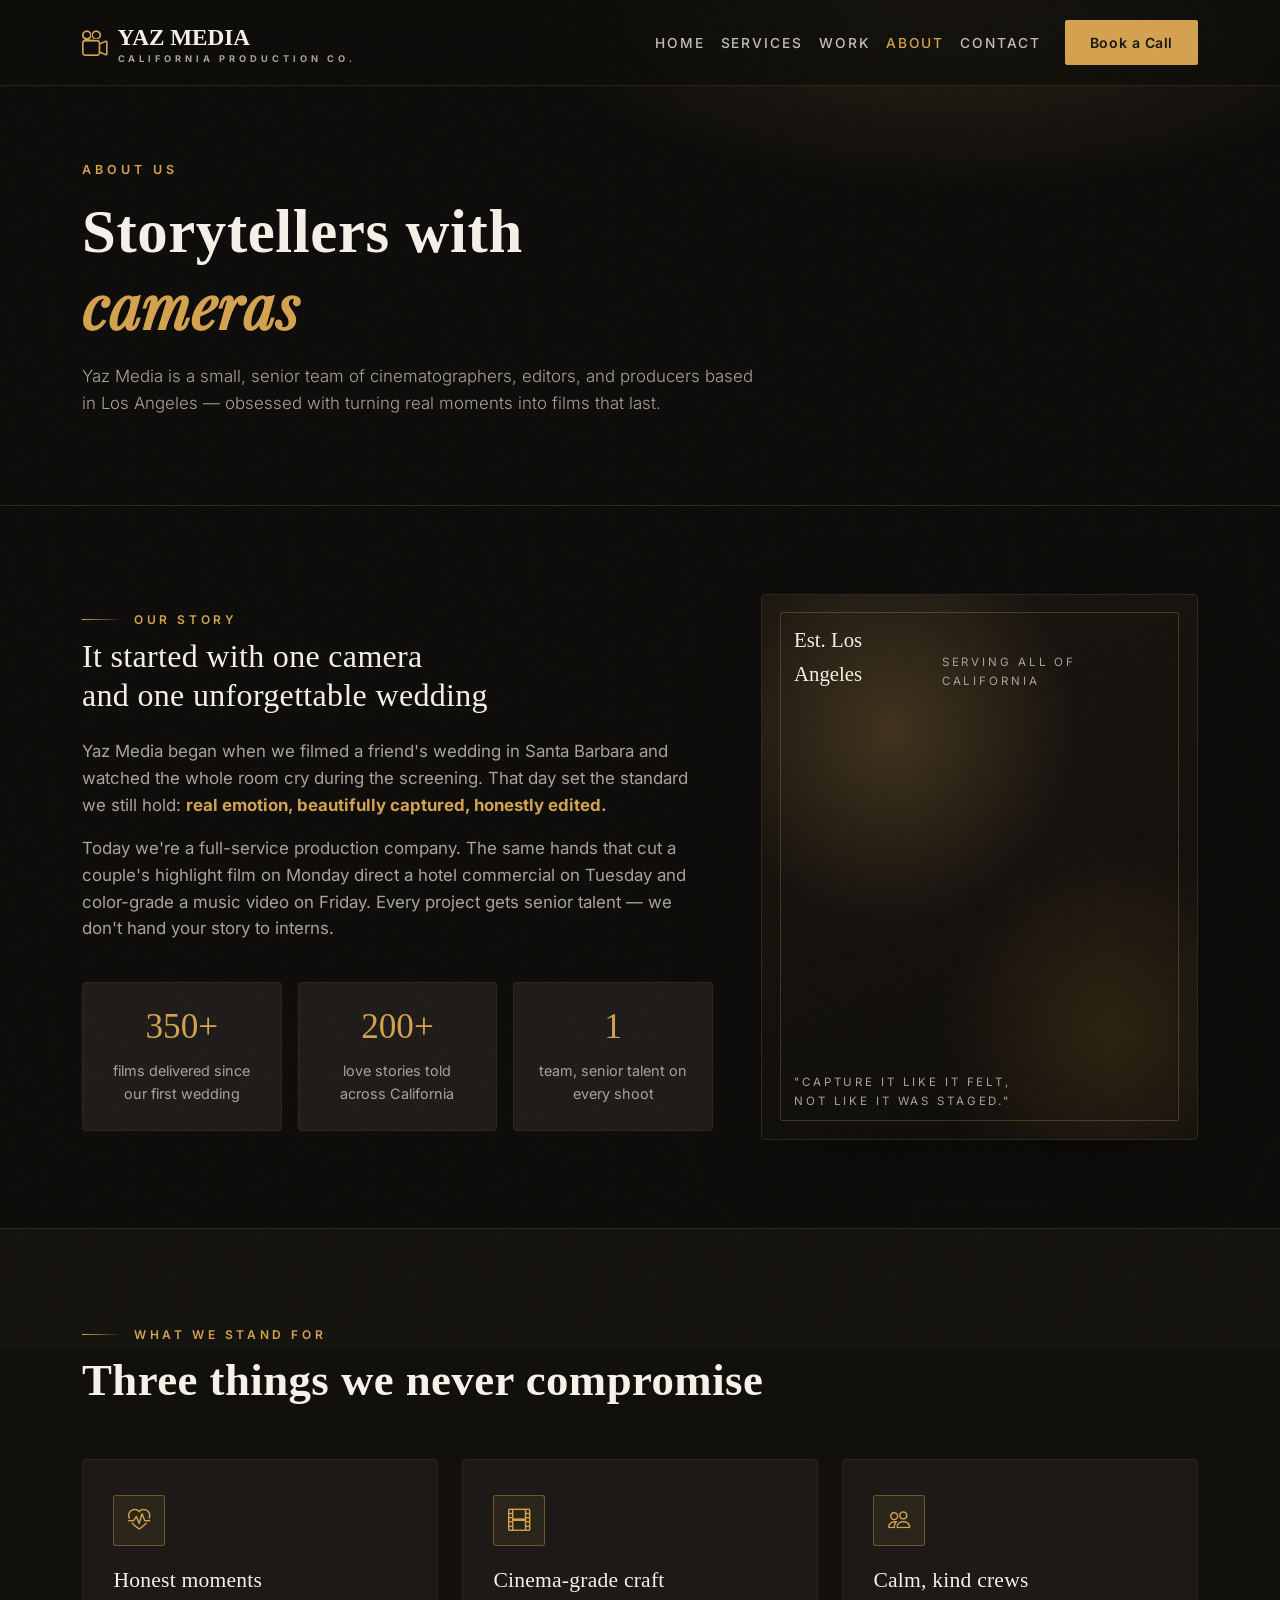
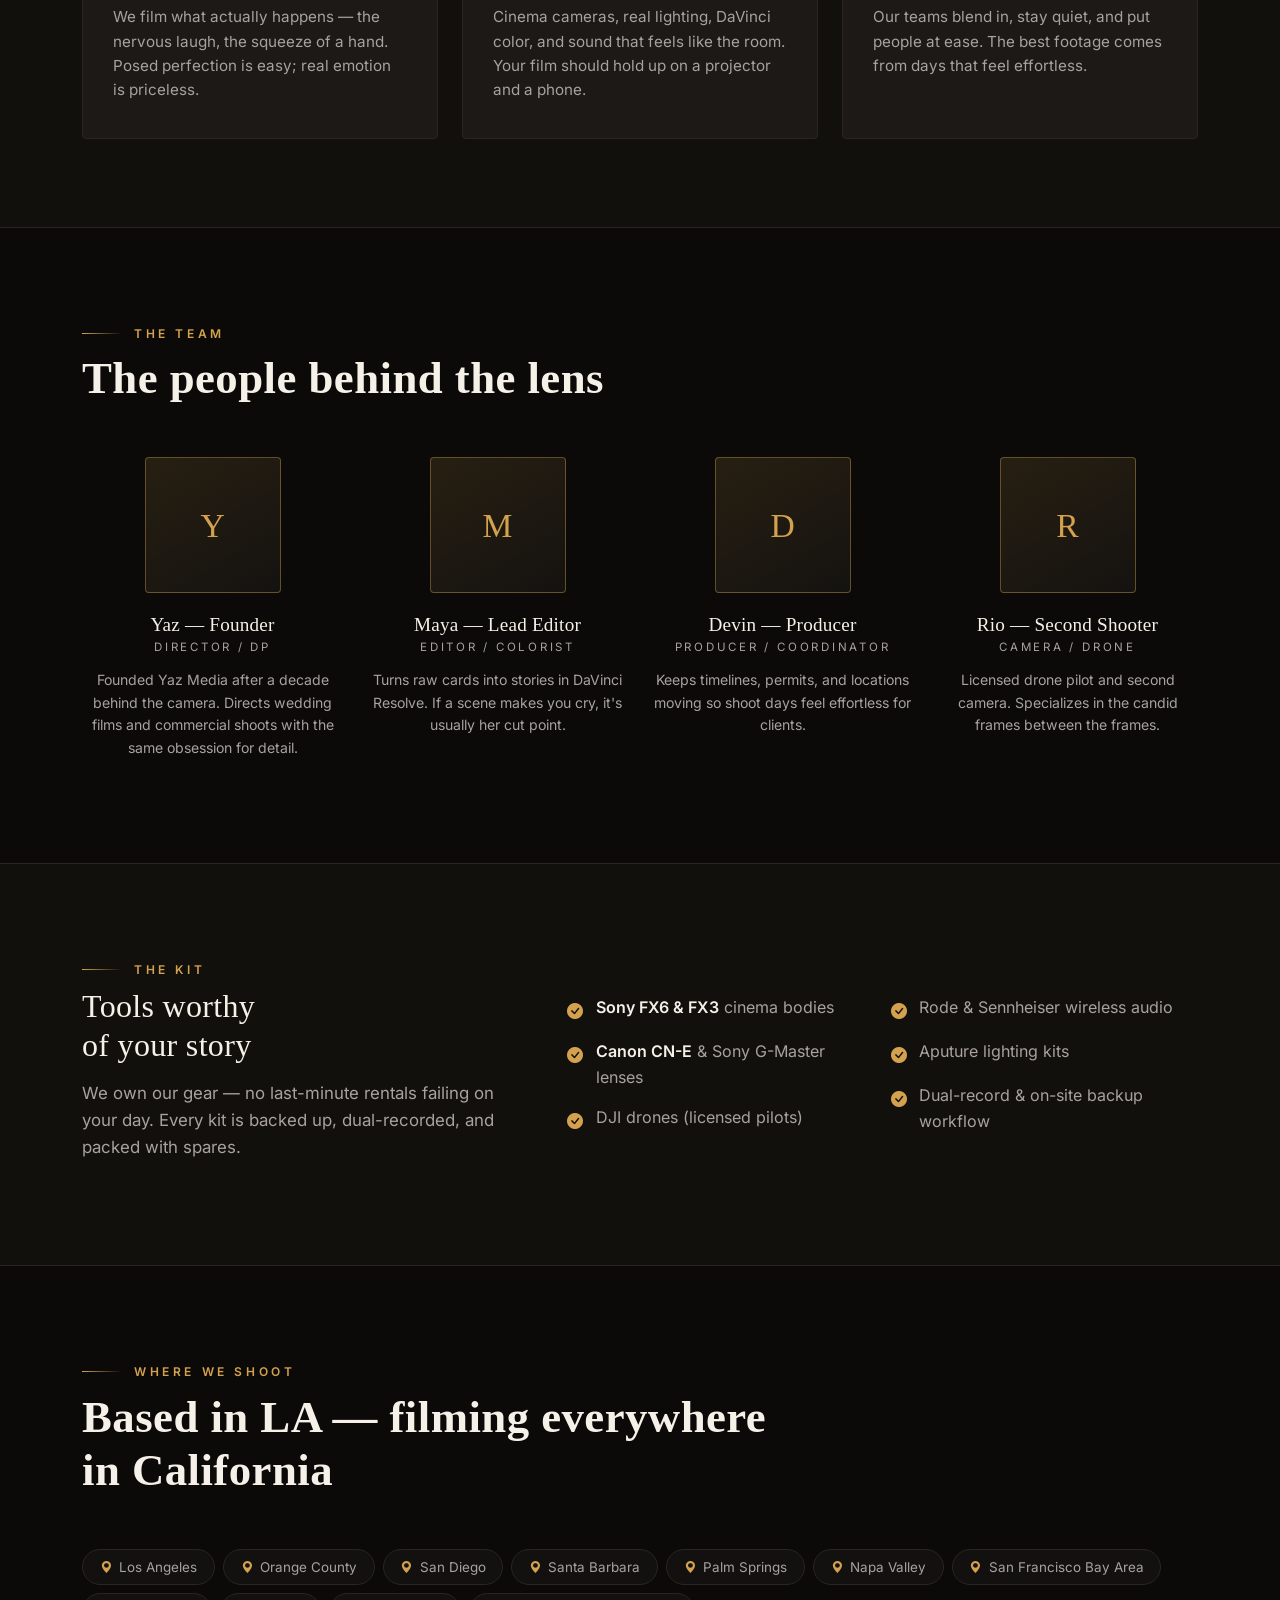
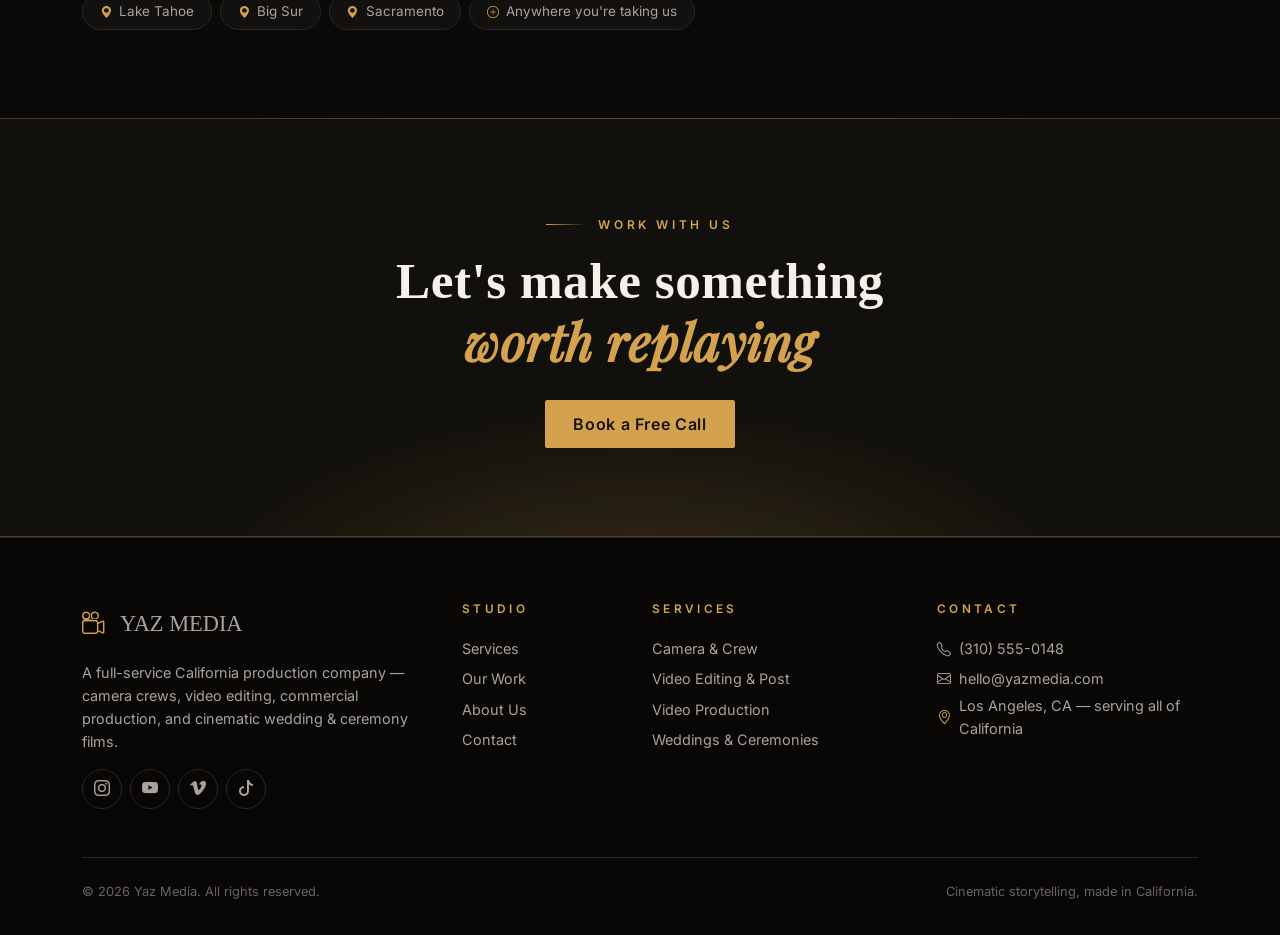
==== about.html @ 32afbf7f "Yaz Media — cinematic production company website (Bootstrap 5 components, offline-ready, dark+gold d" ====
<!DOCTYPE html>
<html lang="en" data-bs-theme="dark">
<head>
  <meta charset="UTF-8">
  <meta name="viewport" content="width=device-width, initial-scale=1">
  <title>About — Yaz Media | A California Production Company</title>
  <meta name="description" content="Meet Yaz Media — storytellers, cinematographers, and editors making cinematic films across California. Our story, our team, and the gear we shoot with.">
  <link rel="icon" type="image/svg+xml" href="assets/favicon.svg">
  <link rel="stylesheet" href="css/fonts.css">
  <link rel="stylesheet" href="vendor/bootstrap/bootstrap.min.css">
  <link rel="stylesheet" href="vendor/icons/bootstrap-icons.css">
  <link rel="stylesheet" href="css/theme.css">
</head>
<body class="grain">

  <!-- ================= NAV ================= -->
  <nav class="navbar navbar-expand-lg fixed-top ym-navbar">
    <div class="container">
      <a class="navbar-brand" href="index.html">
        <i class="bi bi-camera-reels brand-mark" aria-hidden="true"></i>
        <span>YAZ MEDIA<small>California Production Co.</small></span>
      </a>
      <button class="navbar-toggler border-0" type="button" data-bs-toggle="collapse" data-bs-target="#mainNav"
              aria-controls="mainNav" aria-expanded="false" aria-label="Toggle navigation">
        <span class="navbar-toggler-icon"></span>
      </button>
      <div class="collapse navbar-collapse" id="mainNav">
        <ul class="navbar-nav ms-auto align-items-lg-center">
          <li class="nav-item"><a class="nav-link" href="index.html">Home</a></li>
          <li class="nav-item"><a class="nav-link" href="services.html">Services</a></li>
          <li class="nav-item"><a class="nav-link" href="work.html">Work</a></li>
          <li class="nav-item"><a class="nav-link" href="about.html">About</a></li>
          <li class="nav-item"><a class="nav-link" href="contact.html">Contact</a></li>
          <li class="nav-item ms-lg-3 mt-2 mt-lg-0">
            <a class="btn btn-gold btn-sm px-4" href="contact.html">Book a Call</a>
          </li>
        </ul>
      </div>
    </div>
  </nav>

  <!-- ================= PAGE HERO ================= -->
  <header class="page-hero">
    <div class="container">
      <p class="kicker reveal">About Us</p>
      <h1 class="reveal reveal-d1">Storytellers with<br><em class="serif-i text-gold">cameras</em></h1>
      <p class="lead lead-muted mt-3 reveal reveal-d2" style="max-width:42rem;">
        Yaz Media is a small, senior team of cinematographers, editors, and producers based in Los Angeles —
        obsessed with turning real moments into films that last.
      </p>
    </div>
  </header>

  <!-- ================= STORY ================= -->
  <section class="section">
    <div class="container">
      <div class="row g-5 align-items-center">
        <div class="col-lg-7 reveal">
          <span class="section-label">Our Story</span>
          <h2 class="mt-2 mb-4">It started with one camera<br>and one unforgettable wedding</h2>
          <p class="lead-muted">Yaz Media began when we filmed a friend's wedding in Santa Barbara and watched the whole
            room cry during the screening. That day set the standard we still hold: <strong class="text-gold">real
            emotion, beautifully captured, honestly edited.</strong></p>
          <p class="lead-muted">Today we're a full-service production company. The same hands that cut a couple's
            highlight film on Monday direct a hotel commercial on Tuesday and color-grade a music video on Friday.
            Every project gets senior talent — we don't hand your story to interns.</p>
          <div class="row g-3 mt-4">
            <div class="col-sm-4"><div class="step text-center"><div class="step-num" aria-hidden="true">350+</div><p>films delivered since our first wedding</p></div></div>
            <div class="col-sm-4"><div class="step text-center"><div class="step-num" aria-hidden="true">200+</div><p>love stories told across California</p></div></div>
            <div class="col-sm-4"><div class="step text-center"><div class="step-num" aria-hidden="true">1</div><p>team, senior talent on every shoot</p></div></div>
          </div>
        </div>
        <div class="col-lg-5 reveal reveal-d1">
          <div class="reel-frame" style="aspect-ratio: 4/5;">
            <div class="reel-caption" style="top:1.8rem;bottom:auto;">
              <div class="t">Est. Los Angeles</div>
              <div class="s">Serving all of California</div>
            </div>
            <div class="reel-caption" style="top:auto;bottom:1.8rem;">
              <div class="s">"Capture it like it felt,<br>not like it was staged."</div>
            </div>
          </div>
        </div>
      </div>
    </div>
  </section>

  <!-- ================= VALUES ================= -->
  <section class="section section-alt">
    <div class="container">
      <div class="section-head reveal">
        <span class="section-label">What We Stand For</span>
        <h2>Three things we never compromise</h2>
      </div>
      <div class="row g-4">
        <div class="col-md-4 reveal">
          <div class="svc-card">
            <div class="svc-icon"><i class="bi bi-heart-pulse" aria-hidden="true"></i></div>
            <h3>Honest moments</h3>
            <p>We film what actually happens — the nervous laugh, the squeeze of a hand. Posed perfection is easy; real emotion is priceless.</p>
          </div>
        </div>
        <div class="col-md-4 reveal reveal-d1">
          <div class="svc-card">
            <div class="svc-icon"><i class="bi bi-film" aria-hidden="true"></i></div>
            <h3>Cinema-grade craft</h3>
            <p>Cinema cameras, real lighting, DaVinci color, and sound that feels like the room. Your film should hold up on a projector and a phone.</p>
          </div>
        </div>
        <div class="col-md-4 reveal reveal-d2">
          <div class="svc-card">
            <div class="svc-icon"><i class="bi bi-people" aria-hidden="true"></i></div>
            <h3>Calm, kind crews</h3>
            <p>Our teams blend in, stay quiet, and put people at ease. The best footage comes from days that feel effortless.</p>
          </div>
        </div>
      </div>
    </div>
  </section>

  <!-- ================= TEAM ================= -->
  <section class="section">
    <div class="container">
      <div class="section-head reveal">
        <span class="section-label">The Team</span>
        <h2>The people behind the lens</h2>
      </div>
      <div class="row g-4">
        <div class="col-sm-6 col-lg-3 reveal">
          <div class="team-card">
            <div class="team-avatar" aria-hidden="true">Y</div>
            <h3>Yaz — Founder</h3>
            <div class="role">Director / DP</div>
            <p class="bio">Founded Yaz Media after a decade behind the camera. Directs wedding films and commercial shoots with the same obsession for detail.</p>
          </div>
        </div>
        <div class="col-sm-6 col-lg-3 reveal reveal-d1">
          <div class="team-card">
            <div class="team-avatar" aria-hidden="true">M</div>
            <h3>Maya — Lead Editor</h3>
            <div class="role">Editor / Colorist</div>
            <p class="bio">Turns raw cards into stories in DaVinci Resolve. If a scene makes you cry, it's usually her cut point.</p>
          </div>
        </div>
        <div class="col-sm-6 col-lg-3 reveal reveal-d2">
          <div class="team-card">
            <div class="team-avatar" aria-hidden="true">D</div>
            <h3>Devin — Producer</h3>
            <div class="role">Producer / Coordinator</div>
            <p class="bio">Keeps timelines, permits, and locations moving so shoot days feel effortless for clients.</p>
          </div>
        </div>
        <div class="col-sm-6 col-lg-3 reveal reveal-d3">
          <div class="team-card">
            <div class="team-avatar" aria-hidden="true">R</div>
            <h3>Rio — Second Shooter</h3>
            <div class="role">Camera / Drone</div>
            <p class="bio">Licensed drone pilot and second camera. Specializes in the candid frames between the frames.</p>
          </div>
        </div>
      </div>
    </div>
  </section>

  <!-- ================= GEAR ================= -->
  <section class="section section-alt">
    <div class="container">
      <div class="row g-5 align-items-center">
        <div class="col-lg-5 reveal">
          <span class="section-label">The Kit</span>
          <h2 class="mt-2 mb-3">Tools worthy<br>of your story</h2>
          <p class="lead-muted">We own our gear — no last-minute rentals failing on your day. Every kit is backed up,
            dual-recorded, and packed with spares.</p>
        </div>
        <div class="col-lg-7 reveal reveal-d1">
          <div class="row g-3">
            <div class="col-sm-6"><ul class="check-list">
              <li><i class="bi bi-check-circle-fill" aria-hidden="true"></i><span><strong>Sony FX6 &amp; FX3</strong> cinema bodies</span></li>
              <li><i class="bi bi-check-circle-fill" aria-hidden="true"></i><span><strong>Canon CN-E</strong> &amp; Sony G-Master lenses</span></li>
              <li><i class="bi bi-check-circle-fill" aria-hidden="true"></i><span>DJI drones (licensed pilots)</span></li>
            </ul></div>
            <div class="col-sm-6"><ul class="check-list">
              <li><i class="bi bi-check-circle-fill" aria-hidden="true"></i><span>Rode &amp; Sennheiser wireless audio</span></li>
              <li><i class="bi bi-check-circle-fill" aria-hidden="true"></i><span>Aputure lighting kits</span></li>
              <li><i class="bi bi-check-circle-fill" aria-hidden="true"></i><span>Dual-record &amp; on-site backup workflow</span></li>
            </ul></div>
          </div>
        </div>
      </div>
    </div>
  </section>

  <!-- ================= AREAS ================= -->
  <section class="section">
    <div class="container">
      <div class="section-head reveal">
        <span class="section-label">Where We Shoot</span>
        <h2>Based in LA — filming everywhere in California</h2>
      </div>
      <div class="d-flex flex-wrap gap-2 reveal reveal-d1">
        <span class="chip"><i class="bi bi-geo-alt-fill" aria-hidden="true"></i>Los Angeles</span>
        <span class="chip"><i class="bi bi-geo-alt-fill" aria-hidden="true"></i>Orange County</span>
        <span class="chip"><i class="bi bi-geo-alt-fill" aria-hidden="true"></i>San Diego</span>
        <span class="chip"><i class="bi bi-geo-alt-fill" aria-hidden="true"></i>Santa Barbara</span>
        <span class="chip"><i class="bi bi-geo-alt-fill" aria-hidden="true"></i>Palm Springs</span>
        <span class="chip"><i class="bi bi-geo-alt-fill" aria-hidden="true"></i>Napa Valley</span>
        <span class="chip"><i class="bi bi-geo-alt-fill" aria-hidden="true"></i>San Francisco Bay Area</span>
        <span class="chip"><i class="bi bi-geo-alt-fill" aria-hidden="true"></i>Lake Tahoe</span>
        <span class="chip"><i class="bi bi-geo-alt-fill" aria-hidden="true"></i>Big Sur</span>
        <span class="chip"><i class="bi bi-geo-alt-fill" aria-hidden="true"></i>Sacramento</span>
        <span class="chip"><i class="bi bi-plus-circle" aria-hidden="true"></i>Anywhere you're taking us</span>
      </div>
    </div>
  </section>

  <!-- ================= CTA ================= -->
  <section class="cta-band">
    <div class="container reveal">
      <span class="section-label">Work With Us</span>
      <h2 class="mt-3 mb-4">Let's make something<br><em class="serif-i text-gold">worth replaying</em></h2>
      <a class="btn btn-gold" href="contact.html">Book a Free Call</a>
    </div>
  </section>

  <!-- ================= FOOTER ================= -->
  <footer class="ym-footer">
    <div class="container">
      <div class="row g-4">
        <div class="col-lg-4">
          <a class="navbar-brand mb-3" href="index.html" style="font-family:'Playfair Display',serif;font-size:1.4rem;">
            <i class="bi bi-camera-reels brand-mark text-gold me-2" aria-hidden="true"></i>YAZ MEDIA
          </a>
          <p class="text-muted-ym" style="max-width:22rem;">A full-service California production company — camera crews,
            video editing, commercial production, and cinematic wedding &amp; ceremony films.</p>
          <div class="d-flex gap-2 socials mt-3">
            <a href="#" aria-label="Instagram"><i class="bi bi-instagram" aria-hidden="true"></i></a>
            <a href="#" aria-label="YouTube"><i class="bi bi-youtube" aria-hidden="true"></i></a>
            <a href="#" aria-label="Vimeo"><i class="bi bi-vimeo" aria-hidden="true"></i></a>
            <a href="#" aria-label="TikTok"><i class="bi bi-tiktok" aria-hidden="true"></i></a>
          </div>
        </div>
        <div class="col-6 col-lg-2">
          <h4>Studio</h4>
          <a href="services.html">Services</a><br>
          <a href="work.html">Our Work</a><br>
          <a href="about.html">About Us</a><br>
          <a href="contact.html">Contact</a>
        </div>
        <div class="col-6 col-lg-3">
          <h4>Services</h4>
          <a href="services.html">Camera &amp; Crew</a><br>
          <a href="services.html">Video Editing &amp; Post</a><br>
          <a href="services.html">Video Production</a><br>
          <a href="services.html">Weddings &amp; Ceremonies</a>
        </div>
        <div class="col-lg-3">
          <h4>Contact</h4>
          <a href="tel:+13105550148"><i class="bi bi-telephone" aria-hidden="true"></i>(310) 555-0148</a><br>
          <a href="mailto:hello@yazmedia.com"><i class="bi bi-envelope" aria-hidden="true"></i>hello@yazmedia.com</a><br>
          <span class="text-muted-ym d-inline-flex align-items-center gap-2"><i class="bi bi-geo-alt text-gold" aria-hidden="true"></i>Los Angeles, CA — serving all of California</span>
        </div>
      </div>
      <div class="bottom d-flex flex-wrap justify-content-between gap-2">
        <span>© <span data-year>2026</span> Yaz Media. All rights reserved.</span>
        <span>Cinematic storytelling, made in California.</span>
      </div>
    </div>
  </footer>

  <script src="vendor/bootstrap/bootstrap.bundle.min.js"></script>
  <script src="js/main.js"></script>
</body>
</html>
---- css/fonts.css ----
/* cyrillic-ext */
@font-face {
  font-family: 'Inter';
  font-style: normal;
  font-weight: 300;
  font-display: swap;
  src: url(../fonts/font1.woff2) format('woff2');
  unicode-range: U+0460-052F, U+1C80-1C8A, U+20B4, U+2DE0-2DFF, U+A640-A69F, U+FE2E-FE2F;
}
/* cyrillic */
@font-face {
  font-family: 'Inter';
  font-style: normal;
  font-weight: 300;
  font-display: swap;
  src: url(../fonts/font2.woff2) format('woff2');
  unicode-range: U+0301, U+0400-045F, U+0490-0491, U+04B0-04B1, U+2116;
}
/* greek-ext */
@font-face {
  font-family: 'Inter';
  font-style: normal;
  font-weight: 300;
  font-display: swap;
  src: url(../fonts/font3.woff2) format('woff2');
  unicode-range: U+1F00-1FFF;
}
/* greek */
@font-face {
  font-family: 'Inter';
  font-style: normal;
  font-weight: 300;
  font-display: swap;
  src: url(../fonts/font4.woff2) format('woff2');
  unicode-range: U+0370-0377, U+037A-037F, U+0384-038A, U+038C, U+038E-03A1, U+03A3-03FF;
}
/* vietnamese */
@font-face {
  font-family: 'Inter';
  font-style: normal;
  font-weight: 300;
  font-display: swap;
  src: url(../fonts/font5.woff2) format('woff2');
  unicode-range: U+0102-0103, U+0110-0111, U+0128-0129, U+0168-0169, U+01A0-01A1, U+01AF-01B0, U+0300-0301, U+0303-0304, U+0308-0309, U+0323, U+0329, U+1EA0-1EF9, U+20AB;
}
/* latin-ext */
@font-face {
  font-family: 'Inter';
  font-style: normal;
  font-weight: 300;
  font-display: swap;
  src: url(../fonts/font6.woff2) format('woff2');
  unicode-range: U+0100-02BA, U+02BD-02C5, U+02C7-02CC, U+02CE-02D7, U+02DD-02FF, U+0304, U+0308, U+0329, U+1D00-1DBF, U+1E00-1E9F, U+1EF2-1EFF, U+2020, U+20A0-20AB, U+20AD-20C4, U+2113, U+2C60-2C7F, U+A720-A7FF;
}
/* latin */
@font-face {
  font-family: 'Inter';
  font-style: normal;
  font-weight: 300;
  font-display: swap;
  src: url(../fonts/font7.woff2) format('woff2');
  unicode-range: U+0000-00FF, U+0131, U+0152-0153, U+02BB-02BC, U+02C6, U+02DA, U+02DC, U+0304, U+0308, U+0329, U+2000-206F, U+20AC, U+2122, U+2191, U+2193, U+2212, U+2215, U+FEFF, U+FFFD;
}
/* cyrillic-ext */
@font-face {
  font-family: 'Inter';
  font-style: normal;
  font-weight: 400;
  font-display: swap;
  src: url(../fonts/font1.woff2) format('woff2');
  unicode-range: U+0460-052F, U+1C80-1C8A, U+20B4, U+2DE0-2DFF, U+A640-A69F, U+FE2E-FE2F;
}
/* cyrillic */
@font-face {
  font-family: 'Inter';
  font-style: normal;
  font-weight: 400;
  font-display: swap;
  src: url(../fonts/font2.woff2) format('woff2');
  unicode-range: U+0301, U+0400-045F, U+0490-0491, U+04B0-04B1, U+2116;
}
/* greek-ext */
@font-face {
  font-family: 'Inter';
  font-style: normal;
  font-weight: 400;
  font-display: swap;
  src: url(../fonts/font3.woff2) format('woff2');
  unicode-range: U+1F00-1FFF;
}
/* greek */
@font-face {
  font-family: 'Inter';
  font-style: normal;
  font-weight: 400;
  font-display: swap;
  src: url(../fonts/font4.woff2) format('woff2');
  unicode-range: U+0370-0377, U+037A-037F, U+0384-038A, U+038C, U+038E-03A1, U+03A3-03FF;
}
/* vietnamese */
@font-face {
  font-family: 'Inter';
  font-style: normal;
  font-weight: 400;
  font-display: swap;
  src: url(../fonts/font5.woff2) format('woff2');
  unicode-range: U+0102-0103, U+0110-0111, U+0128-0129, U+0168-0169, U+01A0-01A1, U+01AF-01B0, U+0300-0301, U+0303-0304, U+0308-0309, U+0323, U+0329, U+1EA0-1EF9, U+20AB;
}
/* latin-ext */
@font-face {
  font-family: 'Inter';
  font-style: normal;
  font-weight: 400;
  font-display: swap;
  src: url(../fonts/font6.woff2) format('woff2');
  unicode-range: U+0100-02BA, U+02BD-02C5, U+02C7-02CC, U+02CE-02D7, U+02DD-02FF, U+0304, U+0308, U+0329, U+1D00-1DBF, U+1E00-1E9F, U+1EF2-1EFF, U+2020, U+20A0-20AB, U+20AD-20C4, U+2113, U+2C60-2C7F, U+A720-A7FF;
}
/* latin */
@font-face {
  font-family: 'Inter';
  font-style: normal;
  font-weight: 400;
  font-display: swap;
  src: url(../fonts/font7.woff2) format('woff2');
  unicode-range: U+0000-00FF, U+0131, U+0152-0153, U+02BB-02BC, U+02C6, U+02DA, U+02DC, U+0304, U+0308, U+0329, U+2000-206F, U+20AC, U+2122, U+2191, U+2193, U+2212, U+2215, U+FEFF, U+FFFD;
}
/* cyrillic-ext */
@font-face {
  font-family: 'Inter';
  font-style: normal;
  font-weight: 500;
  font-display: swap;
  src: url(../fonts/font1.woff2) format('woff2');
  unicode-range: U+0460-052F, U+1C80-1C8A, U+20B4, U+2DE0-2DFF, U+A640-A69F, U+FE2E-FE2F;
}
/* cyrillic */
@font-face {
  font-family: 'Inter';
  font-style: normal;
  font-weight: 500;
  font-display: swap;
  src: url(../fonts/font2.woff2) format('woff2');
  unicode-range: U+0301, U+0400-045F, U+0490-0491, U+04B0-04B1, U+2116;
}
/* greek-ext */
@font-face {
  font-family: 'Inter';
  font-style: normal;
  font-weight: 500;
  font-display: swap;
  src: url(../fonts/font3.woff2) format('woff2');
  unicode-range: U+1F00-1FFF;
}
/* greek */
@font-face {
  font-family: 'Inter';
  font-style: normal;
  font-weight: 500;
  font-display: swap;
  src: url(../fonts/font4.woff2) format('woff2');
  unicode-range: U+0370-0377, U+037A-037F, U+0384-038A, U+038C, U+038E-03A1, U+03A3-03FF;
}
/* vietnamese */
@font-face {
  font-family: 'Inter';
  font-style: normal;
  font-weight: 500;
  font-display: swap;
  src: url(../fonts/font5.woff2) format('woff2');
  unicode-range: U+0102-0103, U+0110-0111, U+0128-0129, U+0168-0169, U+01A0-01A1, U+01AF-01B0, U+0300-0301, U+0303-0304, U+0308-0309, U+0323, U+0329, U+1EA0-1EF9, U+20AB;
}
/* latin-ext */
@font-face {
  font-family: 'Inter';
  font-style: normal;
  font-weight: 500;
  font-display: swap;
  src: url(../fonts/font6.woff2) format('woff2');
  unicode-range: U+0100-02BA, U+02BD-02C5, U+02C7-02CC, U+02CE-02D7, U+02DD-02FF, U+0304, U+0308, U+0329, U+1D00-1DBF, U+1E00-1E9F, U+1EF2-1EFF, U+2020, U+20A0-20AB, U+20AD-20C4, U+2113, U+2C60-2C7F, U+A720-A7FF;
}
/* latin */
@font-face {
  font-family: 'Inter';
  font-style: normal;
  font-weight: 500;
  font-display: swap;
  src: url(../fonts/font7.woff2) format('woff2');
  unicode-range: U+0000-00FF, U+0131, U+0152-0153, U+02BB-02BC, U+02C6, U+02DA, U+02DC, U+0304, U+0308, U+0329, U+2000-206F, U+20AC, U+2122, U+2191, U+2193, U+2212, U+2215, U+FEFF, U+FFFD;
}
/* cyrillic-ext */
@font-face {
  font-family: 'Inter';
  font-style: normal;
  font-weight: 600;
  font-display: swap;
  src: url(../fonts/font1.woff2) format('woff2');
  unicode-range: U+0460-052F, U+1C80-1C8A, U+20B4, U+2DE0-2DFF, U+A640-A69F, U+FE2E-FE2F;
}
/* cyrillic */
@font-face {
  font-family: 'Inter';
  font-style: normal;
  font-weight: 600;
  font-display: swap;
  src: url(../fonts/font2.woff2) format('woff2');
  unicode-range: U+0301, U+0400-045F, U+0490-0491, U+04B0-04B1, U+2116;
}
/* greek-ext */
@font-face {
  font-family: 'Inter';
  font-style: normal;
  font-weight: 600;
  font-display: swap;
  src: url(../fonts/font3.woff2) format('woff2');
  unicode-range: U+1F00-1FFF;
}
/* greek */
@font-face {
  font-family: 'Inter';
  font-style: normal;
  font-weight: 600;
  font-display: swap;
  src: url(../fonts/font4.woff2) format('woff2');
  unicode-range: U+0370-0377, U+037A-037F, U+0384-038A, U+038C, U+038E-03A1, U+03A3-03FF;
}
/* vietnamese */
@font-face {
  font-family: 'Inter';
  font-style: normal;
  font-weight: 600;
  font-display: swap;
  src: url(../fonts/font5.woff2) format('woff2');
  unicode-range: U+0102-0103, U+0110-0111, U+0128-0129, U+0168-0169, U+01A0-01A1, U+01AF-01B0, U+0300-0301, U+0303-0304, U+0308-0309, U+0323, U+0329, U+1EA0-1EF9, U+20AB;
}
/* latin-ext */
@font-face {
  font-family: 'Inter';
  font-style: normal;
  font-weight: 600;
  font-display: swap;
  src: url(../fonts/font6.woff2) format('woff2');
  unicode-range: U+0100-02BA, U+02BD-02C5, U+02C7-02CC, U+02CE-02D7, U+02DD-02FF, U+0304, U+0308, U+0329, U+1D00-1DBF, U+1E00-1E9F, U+1EF2-1EFF, U+2020, U+20A0-20AB, U+20AD-20C4, U+2113, U+2C60-2C7F, U+A720-A7FF;
}
/* latin */
@font-face {
  font-family: 'Inter';
  font-style: normal;
  font-weight: 600;
  font-display: swap;
  src: url(../fonts/font7.woff2) format('woff2');
  unicode-range: U+0000-00FF, U+0131, U+0152-0153, U+02BB-02BC, U+02C6, U+02DA, U+02DC, U+0304, U+0308, U+0329, U+2000-206F, U+20AC, U+2122, U+2191, U+2193, U+2212, U+2215, U+FEFF, U+FFFD;
}
/* cyrillic-ext */
@font-face {
  font-family: 'Inter';
  font-style: normal;
  font-weight: 700;
  font-display: swap;
  src: url(../fonts/font1.woff2) format('woff2');
  unicode-range: U+0460-052F, U+1C80-1C8A, U+20B4, U+2DE0-2DFF, U+A640-A69F, U+FE2E-FE2F;
}
/* cyrillic */
@font-face {
  font-family: 'Inter';
  font-style: normal;
  font-weight: 700;
  font-display: swap;
  src: url(../fonts/font2.woff2) format('woff2');
  unicode-range: U+0301, U+0400-045F, U+0490-0491, U+04B0-04B1, U+2116;
}
/* greek-ext */
@font-face {
  font-family: 'Inter';
  font-style: normal;
  font-weight: 700;
  font-display: swap;
  src: url(../fonts/font3.woff2) format('woff2');
  unicode-range: U+1F00-1FFF;
}
/* greek */
@font-face {
  font-family: 'Inter';
  font-style: normal;
  font-weight: 700;
  font-display: swap;
  src: url(../fonts/font4.woff2) format('woff2');
  unicode-range: U+0370-0377, U+037A-037F, U+0384-038A, U+038C, U+038E-03A1, U+03A3-03FF;
}
/* vietnamese */
@font-face {
  font-family: 'Inter';
  font-style: normal;
  font-weight: 700;
  font-display: swap;
  src: url(../fonts/font5.woff2) format('woff2');
  unicode-range: U+0102-0103, U+0110-0111, U+0128-0129, U+0168-0169, U+01A0-01A1, U+01AF-01B0, U+0300-0301, U+0303-0304, U+0308-0309, U+0323, U+0329, U+1EA0-1EF9, U+20AB;
}
/* latin-ext */
@font-face {
  font-family: 'Inter';
  font-style: normal;
  font-weight: 700;
  font-display: swap;
  src: url(../fonts/font6.woff2) format('woff2');
  unicode-range: U+0100-02BA, U+02BD-02C5, U+02C7-02CC, U+02CE-02D7, U+02DD-02FF, U+0304, U+0308, U+0329, U+1D00-1DBF, U+1E00-1E9F, U+1EF2-1EFF, U+2020, U+20A0-20AB, U+20AD-20C4, U+2113, U+2C60-2C7F, U+A720-A7FF;
}
/* latin */
@font-face {
  font-family: 'Inter';
  font-style: normal;
  font-weight: 700;
  font-display: swap;
  src: url(../fonts/font7.woff2) format('woff2');
  unicode-range: U+0000-00FF, U+0131, U+0152-0153, U+02BB-02BC, U+02C6, U+02DA, U+02DC, U+0304, U+0308, U+0329, U+2000-206F, U+20AC, U+2122, U+2191, U+2193, U+2212, U+2215, U+FEFF, U+FFFD;
}
/* cyrillic */
@font-face {
  font-family: 'Playfair Display';
  font-style: italic;
  font-weight: 400;
  font-display: swap;
  src: url(../fonts/font8.woff2) format('woff2');
  unicode-range: U+0301, U+0400-045F, U+0490-0491, U+04B0-04B1, U+2116;
}
/* vietnamese */
@font-face {
  font-family: 'Playfair Display';
  font-style: italic;
  font-weight: 400;
  font-display: swap;
  src: url(../fonts/font9.woff2) format('woff2');
  unicode-range: U+0102-0103, U+0110-0111, U+0128-0129, U+0168-0169, U+01A0-01A1, U+01AF-01B0, U+0300-0301, U+0303-0304, U+0308-0309, U+0323, U+0329, U+1EA0-1EF9, U+20AB;
}
/* latin-ext */
@font-face {
  font-family: 'Playfair Display';
  font-style: italic;
  font-weight: 400;
  font-display: swap;
  src: url(../fonts/font10.woff2) format('woff2');
  unicode-range: U+0100-02BA, U+02BD-02C5, U+02C7-02CC, U+02CE-02D7, U+02DD-02FF, U+0304, U+0308, U+0329, U+1D00-1DBF, U+1E00-1E9F, U+1EF2-1EFF, U+2020, U+20A0-20AB, U+20AD-20C4, U+2113, U+2C60-2C7F, U+A720-A7FF;
}
/* latin */
@font-face {
  font-family: 'Playfair Display';
  font-style: italic;
  font-weight: 400;
  font-display: swap;
  src: url(../fonts/font11.woff2) format('woff2');
  unicode-range: U+0000-00FF, U+0131, U+0152-0153, U+02BB-02BC, U+02C6, U+02DA, U+02DC, U+0304, U+0308, U+0329, U+2000-206F, U+20AC, U+2122, U+2191, U+2193, U+2212, U+2215, U+FEFF, U+FFFD;
}
/* cyrillic */
@font-face {
  font-family: 'Playfair Display';
  font-style: normal;
  font-weight: 400;
  font-display: swap;
  src: url(../fonts/font12.woff2) format('woff2');
  unicode-range: U+0301, U+0400-045F, U+0490-0491, U+04B0-04B1, U+2116;
}
/* vietnamese */
@font-face {
  font-family: 'Playfair Display';
  font-style: normal;
  font-weight: 400;
  font-display: swap;
  src: url(../fonts/font13.woff2) format('woff2');
  unicode-range: U+0102-0103, U+0110-0111, U+0128-0129, U+0168-0169, U+01A0-01A1, U+01AF-01B0, U+0300-0301, U+0303-0304, U+0308-0309, U+0323, U+0329, U+1EA0-1EF9, U+20AB;
}
/* latin-ext */
@font-face {
  font-family: 'Playfair Display';
  font-style: normal;
  font-weight: 400;
  font-display: swap;
  src: url(../fonts/font14.woff2) format('woff2');
  unicode-range: U+0100-02BA, U+02BD-02C5, U+02C7-02CC, U+02CE-02D7, U+02DD-02FF, U+0304, U+0308, U+0329, U+1D00-1DBF, U+1E00-1E9F, U+1EF2-1EFF, U+2020, U+20A0-20AB, U+20AD-20C4, U+2113, U+2C60-2C7F, U+A720-A7FF;
}
/* latin */
@font-face {
  font-family: 'Playfair Display';
  font-style: normal;
  font-weight: 400;
  font-display: swap;
  src: url(../fonts/f55.woff2) format('woff2');
  unicode-range: U+0000-00FF, U+0131, U+0152-0153, U+02BB-02BC, U+02C6, U+02DA, U+02DC, U+0304, U+0308, U+0329, U+2000-206F, U+20AC, U+2122, U+2191, U+2193, U+2212, U+2215, U+FEFF, U+FFFD;
}
/* cyrillic */
@font-face {
  font-family: 'Playfair Display';
  font-style: normal;
  font-weight: 500;
  font-display: swap;
  src: url(../fonts/font12.woff2) format('woff2');
  unicode-range: U+0301, U+0400-045F, U+0490-0491, U+04B0-04B1, U+2116;
}
/* vietnamese */
@font-face {
  font-family: 'Playfair Display';
  font-style: normal;
  font-weight: 500;
  font-display: swap;
  src: url(../fonts/font13.woff2) format('woff2');
  unicode-range: U+0102-0103, U+0110-0111, U+0128-0129, U+0168-0169, U+01A0-01A1, U+01AF-01B0, U+0300-0301, U+0303-0304, U+0308-0309, U+0323, U+0329, U+1EA0-1EF9, U+20AB;
}
/* latin-ext */
@font-face {
  font-family: 'Playfair Display';
  font-style: normal;
  font-weight: 500;
  font-display: swap;
  src: url(../fonts/font14.woff2) format('woff2');
  unicode-range: U+0100-02BA, U+02BD-02C5, U+02C7-02CC, U+02CE-02D7, U+02DD-02FF, U+0304, U+0308, U+0329, U+1D00-1DBF, U+1E00-1E9F, U+1EF2-1EFF, U+2020, U+20A0-20AB, U+20AD-20C4, U+2113, U+2C60-2C7F, U+A720-A7FF;
}
/* latin */
@font-face {
  font-family: 'Playfair Display';
  font-style: normal;
  font-weight: 500;
  font-display: swap;
  src: url(../fonts/f55.woff2) format('woff2');
  unicode-range: U+0000-00FF, U+0131, U+0152-0153, U+02BB-02BC, U+02C6, U+02DA, U+02DC, U+0304, U+0308, U+0329, U+2000-206F, U+20AC, U+2122, U+2191, U+2193, U+2212, U+2215, U+FEFF, U+FFFD;
}
/* cyrillic */
@font-face {
  font-family: 'Playfair Display';
  font-style: normal;
  font-weight: 600;
  font-display: swap;
  src: url(../fonts/font12.woff2) format('woff2');
  unicode-range: U+0301, U+0400-045F, U+0490-0491, U+04B0-04B1, U+2116;
}
/* vietnamese */
@font-face {
  font-family: 'Playfair Display';
  font-style: normal;
  font-weight: 600;
  font-display: swap;
  src: url(../fonts/font13.woff2) format('woff2');
  unicode-range: U+0102-0103, U+0110-0111, U+0128-0129, U+0168-0169, U+01A0-01A1, U+01AF-01B0, U+0300-0301, U+0303-0304, U+0308-0309, U+0323, U+0329, U+1EA0-1EF9, U+20AB;
}
/* latin-ext */
@font-face {
  font-family: 'Playfair Display';
  font-style: normal;
  font-weight: 600;
  font-display: swap;
  src: url(../fonts/font14.woff2) format('woff2');
  unicode-range: U+0100-02BA, U+02BD-02C5, U+02C7-02CC, U+02CE-02D7, U+02DD-02FF, U+0304, U+0308, U+0329, U+1D00-1DBF, U+1E00-1E9F, U+1EF2-1EFF, U+2020, U+20A0-20AB, U+20AD-20C4, U+2113, U+2C60-2C7F, U+A720-A7FF;
}
/* latin */
@font-face {
  font-family: 'Playfair Display';
  font-style: normal;
  font-weight: 600;
  font-display: swap;
  src: url(../fonts/f55.woff2) format('woff2');
  unicode-range: U+0000-00FF, U+0131, U+0152-0153, U+02BB-02BC, U+02C6, U+02DA, U+02DC, U+0304, U+0308, U+0329, U+2000-206F, U+20AC, U+2122, U+2191, U+2193, U+2212, U+2215, U+FEFF, U+FFFD;
}
/* cyrillic */
@font-face {
  font-family: 'Playfair Display';
  font-style: normal;
  font-weight: 700;
  font-display: swap;
  src: url(../fonts/font12.woff2) format('woff2');
  unicode-range: U+0301, U+0400-045F, U+0490-0491, U+04B0-04B1, U+2116;
}
/* vietnamese */
@font-face {
  font-family: 'Playfair Display';
  font-style: normal;
  font-weight: 700;
  font-display: swap;
  src: url(../fonts/font13.woff2) format('woff2');
  unicode-range: U+0102-0103, U+0110-0111, U+0128-0129, U+0168-0169, U+01A0-01A1, U+01AF-01B0, U+0300-0301, U+0303-0304, U+0308-0309, U+0323, U+0329, U+1EA0-1EF9, U+20AB;
}
/* latin-ext */
@font-face {
  font-family: 'Playfair Display';
  font-style: normal;
  font-weight: 700;
  font-display: swap;
  src: url(../fonts/font14.woff2) format('woff2');
  unicode-range: U+0100-02BA, U+02BD-02C5, U+02C7-02CC, U+02CE-02D7, U+02DD-02FF, U+0304, U+0308, U+0329, U+1D00-1DBF, U+1E00-1E9F, U+1EF2-1EFF, U+2020, U+20A0-20AB, U+20AD-20C4, U+2113, U+2C60-2C7F, U+A720-A7FF;
}
/* latin */
@font-face {
  font-family: 'Playfair Display';
  font-style: normal;
  font-weight: 700;
  font-display: swap;
  src: url(../fonts/f55.woff2) format('woff2');
  unicode-range: U+0000-00FF, U+0131, U+0152-0153, U+02BB-02BC, U+02C6, U+02DA, U+02DC, U+0304, U+0308, U+0329, U+2000-206F, U+20AC, U+2122, U+2191, U+2193, U+2212, U+2215, U+FEFF, U+FFFD;
}
---- css/theme.css ----
/* ==========================================================================
   YAZ MEDIA — cinematic dark + gold theme
   Built on Bootstrap 5.3 (vendored locally). Design system: premium black +
   gold accent, Playfair Display headings, Inter body (offline woff2).
   ========================================================================== */

:root {
  --ym-bg: #0b0a08;
  --ym-bg-2: #12100c;
  --ym-card: #1c1917;
  --ym-ivory: #f5f1e8;
  --ym-muted: #a8a29e;
  --ym-gold: #d4a24e;
  --ym-gold-bright: #e0b56b;
  --ym-gold-deep: #a16207;
  --ym-border: #2a2520;
  --bs-body-bg: var(--ym-bg);
  --bs-body-color: var(--ym-ivory);
  --bs-border-color: var(--ym-border);
  --bs-link-color: var(--ym-gold);
  --bs-link-hover-color: var(--ym-gold-bright);
  --bs-body-font-family: "Inter", system-ui, -apple-system, "Segoe UI", sans-serif;
  --bs-primary: var(--ym-gold);
}

html { color-scheme: dark; scroll-behavior: smooth; }

body {
  background-color: var(--ym-bg);
  color: var(--ym-ivory);
  font-family: var(--bs-body-font-family);
  line-height: 1.6;
  overflow-x: hidden;
}

::selection { background: var(--ym-gold); color: #171310; }

h1, h2, h3, .display-font {
  font-family: "Playfair Display", Georgia, serif;
  letter-spacing: 0.01em;
}

a { cursor: pointer; }
:focus-visible { outline: 2px solid var(--ym-gold); outline-offset: 3px; border-radius: 2px; }

/* ---- film grain overlay ------------------------------------------------ */
.grain::after {
  content: "";
  position: fixed;
  inset: -50%;
  width: 200%;
  height: 200%;
  pointer-events: none;
  z-index: 1040;
  opacity: 0.05;
  background-image: url("data:image/svg+xml,%3Csvg xmlns='http://www.w3.org/2000/svg' width='240' height='240'%3E%3Cfilter id='n'%3E%3CfeTurbulence type='fractalNoise' baseFrequency='0.85' numOctaves='2'/%3E%3C/filter%3E%3Crect width='100%25' height='100%25' filter='url(%23n)'/%3E%3C/svg%3E");
}

/* ---- typography helpers ------------------------------------------------ */
.kicker {
  font-size: 0.78rem;
  letter-spacing: 0.32em;
  text-transform: uppercase;
  color: var(--ym-gold);
  font-weight: 600;
  margin-bottom: 1rem;
}
.section-label {
  display: inline-flex;
  align-items: center;
  gap: 0.75rem;
  font-size: 0.75rem;
  letter-spacing: 0.3em;
  text-transform: uppercase;
  color: var(--ym-gold);
  font-weight: 600;
}
.section-label::before {
  content: "";
  width: 2.5rem;
  height: 1px;
  background: linear-gradient(90deg, var(--ym-gold), transparent);
}
.lead-muted { color: var(--ym-muted); font-size: 1.05rem; }
.text-gold { color: var(--ym-gold); }
.text-muted-ym { color: var(--ym-muted); }
.serif-i { font-family: "Playfair Display", Georgia, serif; font-style: italic; }

/* ---- buttons ------------------------------------------------------------ */
.btn-gold {
  --bs-btn-bg: var(--ym-gold);
  --bs-btn-border-color: var(--ym-gold);
  --bs-btn-color: #171310;
  --bs-btn-hover-bg: var(--ym-gold-bright);
  --bs-btn-hover-border-color: var(--ym-gold-bright);
  --bs-btn-hover-color: #171310;
  --bs-btn-active-bg: var(--ym-gold-deep);
  --bs-btn-active-border-color: var(--ym-gold-deep);
  --bs-btn-active-color: #fff;
  --bs-btn-focus-shadow-rgb: 212, 162, 78;
  font-weight: 600;
  letter-spacing: 0.04em;
  border-radius: 2px;
  padding: 0.7rem 1.7rem;
}
.btn-outline-gold {
  --bs-btn-color: var(--ym-gold);
  --bs-btn-border-color: rgba(212, 162, 78, 0.55);
  --bs-btn-hover-bg: rgba(212, 162, 78, 0.12);
  --bs-btn-hover-border-color: var(--ym-gold);
  --bs-btn-hover-color: var(--ym-gold-bright);
  --bs-btn-active-bg: rgba(212, 162, 78, 0.22);
  --bs-btn-active-border-color: var(--ym-gold);
  --bs-btn-active-color: var(--ym-gold-bright);
  --bs-btn-focus-shadow-rgb: 212, 162, 78;
  font-weight: 600;
  letter-spacing: 0.04em;
  border-radius: 2px;
  padding: 0.7rem 1.7rem;
}

/* ---- navbar -------------------------------------------------------------- */
.ym-navbar {
  background: rgba(11, 10, 8, 0.72);
  backdrop-filter: blur(14px);
  -webkit-backdrop-filter: blur(14px);
  border-bottom: 1px solid rgba(212, 162, 78, 0.14);
  padding-block: 0.85rem;
  transition: padding 0.25s ease, background 0.25s ease;
}
.ym-navbar.scrolled { padding-block: 0.5rem; background: rgba(11, 10, 8, 0.92); }
.ym-navbar .navbar-brand {
  font-family: "Playfair Display", serif;
  font-size: 1.45rem;
  font-weight: 700;
  color: var(--ym-ivory);
  display: flex;
  align-items: center;
  gap: 0.6rem;
}
.ym-navbar .navbar-brand .brand-mark { color: var(--ym-gold); font-size: 1.6rem; }
.ym-navbar .navbar-brand small {
  display: block;
  font-family: var(--bs-body-font-family);
  font-size: 0.58rem;
  letter-spacing: 0.42em;
  text-transform: uppercase;
  color: var(--ym-muted);
  margin-top: -0.25rem;
}
.ym-navbar .nav-link {
  color: rgba(245, 241, 232, 0.78);
  font-size: 0.86rem;
  letter-spacing: 0.14em;
  text-transform: uppercase;
  font-weight: 500;
  padding-inline: 1rem;
}
.ym-navbar .nav-link:hover,
.ym-navbar .nav-link.active { color: var(--ym-gold); }

/* ---- hero ---------------------------------------------------------------- */
.hero {
  position: relative;
  min-height: 100svh;
  display: flex;
  align-items: center;
  overflow: hidden;
  background:
    radial-gradient(ellipse 60% 45% at 68% 18%, rgba(212, 162, 78, 0.16), transparent 60%),
    radial-gradient(ellipse 50% 40% at 15% 80%, rgba(161, 98, 7, 0.12), transparent 60%),
    radial-gradient(ellipse 45% 35% at 85% 75%, rgba(90, 74, 45, 0.14), transparent 60%),
    var(--ym-bg);
}
.hero::before {
  content: "";
  position: absolute;
  inset: 0;
  background: repeating-linear-gradient(0deg, transparent 0 3px, rgba(0, 0, 0, 0.12) 3px 4px);
  pointer-events: none;
}
.hero-inner { position: relative; z-index: 2; padding-block: 7rem 5rem; }
.hero h1 {
  font-size: clamp(2.9rem, 7.2vw, 5.6rem);
  line-height: 1.04;
  font-weight: 600;
  margin-bottom: 1.4rem;
}
.hero h1 em { color: var(--ym-gold); font-style: italic; }
.hero .lead { max-width: 34rem; }
.hero-scroll {
  position: absolute;
  bottom: 2.2rem;
  left: 50%;
  transform: translateX(-50%);
  color: var(--ym-muted);
  font-size: 0.72rem;
  letter-spacing: 0.3em;
  text-transform: uppercase;
  text-decoration: none;
  display: flex;
  flex-direction: column;
  align-items: center;
  gap: 0.5rem;
  z-index: 2;
}
.hero-scroll i { animation: bob 2s ease-in-out infinite; color: var(--ym-gold); }
@keyframes bob { 0%, 100% { transform: translateY(0); } 50% { transform: translateY(8px); } }

.hero-stats { border-top: 1px solid var(--ym-border); border-bottom: 1px solid var(--ym-border); background: rgba(18, 16, 12, 0.5); }
.hero-stats .stat { padding: 1.6rem 1rem; text-align: center; }
.hero-stats .stat + .stat { border-left: 1px solid var(--ym-border); }
.stat-num {
  font-family: "Playfair Display", serif;
  font-size: clamp(1.7rem, 3.4vw, 2.4rem);
  color: var(--ym-gold);
  font-weight: 600;
  line-height: 1;
}
.stat-label { font-size: 0.72rem; letter-spacing: 0.22em; text-transform: uppercase; color: var(--ym-muted); margin-top: 0.5rem; }

/* ---- page hero (inner pages) -------------------------------------------- */
.page-hero {
  position: relative;
  padding: 10rem 0 4.5rem;
  background:
    radial-gradient(ellipse 55% 60% at 75% 0%, rgba(212, 162, 78, 0.14), transparent 62%),
    var(--ym-bg);
  border-bottom: 1px solid var(--ym-border);
}
.page-hero h1 { font-size: clamp(2.4rem, 5vw, 3.8rem); font-weight: 600; }

/* ---- sections ------------------------------------------------------------ */
.section { padding: 5.5rem 0; }
.section-alt { background: var(--ym-bg-2); border-block: 1px solid var(--ym-border); }
.section-head { max-width: 44rem; margin-bottom: 3.2rem; }
.section-head h2 { font-size: clamp(1.9rem, 3.6vw, 2.8rem); font-weight: 600; margin-top: 0.6rem; }

/* ---- marquee -------------------------------------------------------------- */
.marquee { overflow: hidden; border-block: 1px solid var(--ym-border); background: rgba(18, 16, 12, 0.4); }
.marquee-track {
  display: flex;
  gap: 4rem;
  width: max-content;
  padding: 1.3rem 0;
  animation: marquee 34s linear infinite;
}
.marquee:hover .marquee-track { animation-play-state: paused; }
.marquee-track span {
  font-family: "Playfair Display", serif;
  font-size: 1.05rem;
  letter-spacing: 0.18em;
  text-transform: uppercase;
  color: rgba(245, 241, 232, 0.45);
  white-space: nowrap;
  display: flex;
  align-items: center;
  gap: 4rem;
}
.marquee-track span::after { content: "◆"; color: rgba(212, 162, 78, 0.5); font-size: 0.6rem; }
@keyframes marquee { to { transform: translateX(-50%); } }

/* ---- showreel ------------------------------------------------------------- */
.reel-frame {
  position: relative;
  aspect-ratio: 16 / 9;
  border: 1px solid var(--ym-border);
  border-radius: 4px;
  overflow: hidden;
  background:
    radial-gradient(ellipse 70% 60% at 30% 25%, rgba(212, 162, 78, 0.22), transparent 60%),
    radial-gradient(ellipse 60% 55% at 80% 80%, rgba(120, 84, 30, 0.28), transparent 65%),
    linear-gradient(160deg, #17130d 0%, #0b0a08 100%);
  box-shadow: 0 30px 80px -30px rgba(0, 0, 0, 0.8);
}
.reel-frame::before {
  content: "";
  position: absolute;
  inset: 1.1rem;
  border: 1px solid rgba(212, 162, 78, 0.25);
  border-radius: 2px;
  pointer-events: none;
  z-index: 3;
}
.reel-play {
  position: absolute;
  inset: 0;
  margin: auto;
  width: 6rem;
  height: 6rem;
  border-radius: 50%;
  border: 1px solid rgba(212, 162, 78, 0.6);
  background: rgba(11, 10, 8, 0.55);
  color: var(--ym-gold);
  font-size: 1.9rem;
  display: flex;
  align-items: center;
  justify-content: center;
  z-index: 4;
  transition: transform 0.25s ease, background 0.25s ease;
}
.reel-play:hover, .reel-play:focus-visible { transform: scale(1.08); background: rgba(212, 162, 78, 0.2); }
.reel-caption {
  position: absolute;
  bottom: 1.8rem;
  left: 2rem;
  right: 2rem;
  z-index: 3;
  display: flex;
  justify-content: space-between;
  align-items: flex-end;
  gap: 1rem;
}
.reel-caption .t { font-family: "Playfair Display", serif; font-size: 1.3rem; }
.reel-caption .s { font-size: 0.72rem; letter-spacing: 0.25em; text-transform: uppercase; color: var(--ym-muted); }

/* ---- service cards --------------------------------------------------------- */
.svc-card {
  height: 100%;
  background: var(--ym-card);
  border: 1px solid var(--ym-border);
  border-radius: 4px;
  padding: 2.2rem 1.9rem;
  transition: border-color 0.25s ease, transform 0.25s ease, box-shadow 0.25s ease;
}
.svc-card:hover {
  border-color: rgba(212, 162, 78, 0.55);
  transform: translateY(-4px);
  box-shadow: 0 24px 50px -24px rgba(0, 0, 0, 0.85);
}
.svc-icon {
  width: 3.2rem;
  height: 3.2rem;
  border-radius: 3px;
  border: 1px solid rgba(212, 162, 78, 0.4);
  background: rgba(212, 162, 78, 0.09);
  color: var(--ym-gold);
  font-size: 1.4rem;
  display: flex;
  align-items: center;
  justify-content: center;
  margin-bottom: 1.4rem;
}
.svc-card h3 { font-size: 1.35rem; margin-bottom: 0.7rem; }
.svc-card p { color: var(--ym-muted); font-size: 0.95rem; margin-bottom: 0; }
.svc-num {
  position: absolute;
  top: 1.4rem;
  right: 1.6rem;
  font-family: "Playfair Display", serif;
  color: rgba(212, 162, 78, 0.22);
  font-size: 1.5rem;
  font-weight: 600;
}

/* ---- portfolio ------------------------------------------------------------- */
.work-card {
  position: relative;
  display: block;
  border: 1px solid var(--ym-border);
  border-radius: 4px;
  overflow: hidden;
  aspect-ratio: 4 / 5;
  text-decoration: none;
  background: linear-gradient(155deg, var(--g1, #2b2317) 0%, #0b0a08 90%);
  transition: transform 0.25s ease, border-color 0.25s ease;
}
.work-card:hover, .work-card:focus-visible { transform: translateY(-4px); border-color: rgba(212, 162, 78, 0.55); }
.work-card::before {
  content: "";
  position: absolute;
  inset: 0;
  background:
    radial-gradient(ellipse 55% 40% at 70% 22%, rgba(212, 162, 78, 0.3), transparent 62%),
    radial-gradient(ellipse 40% 45% at 22% 75%, rgba(0, 0, 0, 0.55), transparent 70%);
}
.work-card::after {
  content: "";
  position: absolute;
  inset: 0;
  background: repeating-linear-gradient(0deg, transparent 0 3px, rgba(0, 0, 0, 0.1) 3px 4px);
}
.work-card .meta {
  position: absolute;
  inset-inline: 0;
  bottom: 0;
  padding: 1.4rem;
  z-index: 2;
  background: linear-gradient(transparent, rgba(5, 4, 3, 0.9));
}
.work-card .meta .cat {
  font-size: 0.66rem;
  letter-spacing: 0.28em;
  text-transform: uppercase;
  color: var(--ym-gold);
  display: block;
  margin-bottom: 0.35rem;
}
.work-card .meta .title { font-family: "Playfair Display", serif; font-size: 1.18rem; color: var(--ym-ivory); line-height: 1.25; }
.work-card .meta .dur {
  position: absolute;
  top: 1.1rem;
  right: 1.1rem;
  z-index: 2;
  font-size: 0.68rem;
  letter-spacing: 0.14em;
  color: rgba(245, 241, 232, 0.7);
  border: 1px solid rgba(245, 241, 232, 0.3);
  padding: 0.2rem 0.55rem;
  border-radius: 99px;
}
.work-card .play-hint {
  position: absolute;
  inset: 0;
  margin: auto;
  width: 3.4rem;
  height: 3.4rem;
  border-radius: 50%;
  border: 1px solid rgba(212, 162, 78, 0.55);
  color: var(--ym-gold);
  display: flex;
  align-items: center;
  justify-content: center;
  z-index: 2;
  opacity: 0;
  transform: scale(0.8);
  transition: opacity 0.25s ease, transform 0.25s ease;
}
.work-card:hover .play-hint, .work-card:focus-visible .play-hint { opacity: 1; transform: scale(1); }

.work-filter .btn {
  border-radius: 99px;
  font-size: 0.8rem;
  letter-spacing: 0.1em;
  text-transform: uppercase;
  font-weight: 500;
  color: var(--ym-muted);
  border: 1px solid var(--ym-border);
  background: transparent;
  padding: 0.45rem 1.2rem;
}
.work-filter .btn:hover { color: var(--ym-gold); border-color: rgba(212, 162, 78, 0.5); }
.work-filter .btn.active { background: var(--ym-gold); border-color: var(--ym-gold); color: #171310; font-weight: 600; }

/* ---- process ----------------------------------------------------------------- */
.step { position: relative; padding: 1.6rem 1.4rem; border: 1px solid var(--ym-border); border-radius: 4px; background: var(--ym-card); height: 100%; }
.step-num {
  font-family: "Playfair Display", serif;
  font-size: 2.2rem;
  color: var(--ym-gold);
  line-height: 1;
  margin-bottom: 0.9rem;
}
.step h3 { font-size: 1.15rem; margin-bottom: 0.5rem; }
.step p { color: var(--ym-muted); font-size: 0.9rem; margin: 0; }

/* ---- wedding band -------------------------------------------------------------- */
.wedding-band {
  position: relative;
  overflow: hidden;
  border-block: 1px solid var(--ym-border);
  background:
    radial-gradient(ellipse 60% 70% at 82% 30%, rgba(212, 162, 78, 0.16), transparent 60%),
    linear-gradient(140deg, #16110b 0%, var(--ym-bg) 70%);
}
.check-list { list-style: none; padding: 0; margin: 0; }
.check-list li { display: flex; gap: 0.8rem; align-items: flex-start; padding-block: 0.45rem; color: var(--ym-muted); }
.check-list i { color: var(--ym-gold); margin-top: 0.25rem; flex-shrink: 0; }
.check-list strong { color: var(--ym-ivory); font-weight: 600; }

/* ---- testimonials ----------------------------------------------------------------- */
.quote-mark { font-family: "Playfair Display", serif; font-size: 4.5rem; color: rgba(212, 162, 78, 0.3); line-height: 0.5; }
.ym-carousel .carousel-inner { max-width: 46rem; margin-inline: auto; text-align: center; }
.ym-carousel blockquote { font-family: "Playfair Display", serif; font-size: clamp(1.25rem, 2.6vw, 1.65rem); line-height: 1.5; font-style: italic; }
.ym-carousel .who { margin-top: 1.6rem; }
.ym-carousel .who .name { color: var(--ym-gold); letter-spacing: 0.16em; text-transform: uppercase; font-size: 0.8rem; font-weight: 600; }
.ym-carousel .who .role { color: var(--ym-muted); font-size: 0.82rem; margin-top: 0.2rem; }
.ym-carousel [data-bs-theme] { }
.ym-carousel .carousel-indicators [data-bs-target] { background-color: var(--ym-muted); width: 2.2rem; height: 2px; }
.ym-carousel .carousel-indicators .active { background-color: var(--ym-gold); }
.ym-carousel .carousel-control-prev-icon,
.ym-carousel .carousel-control-next-icon { filter: invert(70%) sepia(30%) saturate(400%) hue-rotate(-15deg); }

/* ---- pricing -------------------------------------------------------------------------- */
.price-card {
  height: 100%;
  border: 1px solid var(--ym-border);
  border-radius: 4px;
  background: var(--ym-card);
  padding: 2.4rem 2rem;
  display: flex;
  flex-direction: column;
}
.price-card.featured { border-color: rgba(212, 162, 78, 0.6); box-shadow: 0 30px 70px -30px rgba(212, 162, 78, 0.25); position: relative; }
.price-tag {
  position: absolute;
  top: -0.85rem;
  left: 50%;
  transform: translateX(-50%);
  background: var(--ym-gold);
  color: #171310;
  font-size: 0.66rem;
  letter-spacing: 0.22em;
  text-transform: uppercase;
  font-weight: 700;
  padding: 0.3rem 1rem;
  border-radius: 99px;
  white-space: nowrap;
}
.price-card .tier { font-size: 0.74rem; letter-spacing: 0.3em; text-transform: uppercase; color: var(--ym-gold); font-weight: 600; }
.price-card .amount { font-family: "Playfair Display", serif; font-size: 2.6rem; font-weight: 600; margin: 0.6rem 0 0.2rem; }
.price-card .amount small { font-size: 0.95rem; color: var(--ym-muted); font-family: var(--bs-body-font-family); font-weight: 400; }
.price-card .desc { color: var(--ym-muted); font-size: 0.9rem; margin-bottom: 1.4rem; }
.price-card .check-list { font-size: 0.9rem; flex-grow: 1; }
.price-card .btn { margin-top: 1.6rem; }

/* ---- FAQ ---------------------------------------------------------------------------------- */
.ym-accordion { --bs-accordion-bg: transparent; --bs-accordion-border-color: var(--ym-border); }
.ym-accordion .accordion-item { background: var(--ym-card); border: 1px solid var(--ym-border); margin-bottom: 0.9rem; border-radius: 4px !important; overflow: hidden; }
.ym-accordion .accordion-button {
  background: transparent;
  color: var(--ym-ivory);
  font-family: "Playfair Display", serif;
  font-size: 1.12rem;
  padding: 1.25rem 1.4rem;
  box-shadow: none;
}
.ym-accordion .accordion-button:not(.collapsed) { color: var(--ym-gold); background: rgba(212, 162, 78, 0.05); }
.ym-accordion .accordion-button::after {
  filter: invert(78%) sepia(38%) saturate(560%) hue-rotate(-8deg);
}
.ym-accordion .accordion-body { color: var(--ym-muted); font-size: 0.95rem; padding: 0 1.4rem 1.4rem; }

/* ---- team ------------------------------------------------------------------------------------ */
.team-card { text-align: center; }
.team-avatar {
  width: 8.5rem;
  height: 8.5rem;
  margin: 0 auto 1.2rem;
  border-radius: 4px;
  display: flex;
  align-items: center;
  justify-content: center;
  font-family: "Playfair Display", serif;
  font-size: 2.1rem;
  color: var(--ym-gold);
  border: 1px solid rgba(212, 162, 78, 0.4);
  background: linear-gradient(150deg, rgba(212, 162, 78, 0.14), rgba(28, 25, 23, 0.6));
}
.team-card h3 { font-size: 1.2rem; margin-bottom: 0.15rem; }
.team-card .role { font-size: 0.72rem; letter-spacing: 0.24em; text-transform: uppercase; color: var(--ym-muted); }
.team-card .bio { color: var(--ym-muted); font-size: 0.88rem; margin-top: 0.8rem; }

/* ---- area chips -------------------------------------------------------------------------------- */
.chip {
  display: inline-flex;
  align-items: center;
  gap: 0.45rem;
  border: 1px solid var(--ym-border);
  border-radius: 99px;
  padding: 0.4rem 1.05rem;
  font-size: 0.84rem;
  color: var(--ym-muted);
  background: rgba(28, 25, 23, 0.5);
}
.chip i { color: var(--ym-gold); font-size: 0.75rem; }

/* ---- CTA band ------------------------------------------------------------------------------------ */
.cta-band {
  position: relative;
  overflow: hidden;
  border-block: 1px solid rgba(212, 162, 78, 0.3);
  background:
    radial-gradient(ellipse 55% 80% at 50% 120%, rgba(212, 162, 78, 0.2), transparent 65%),
    var(--ym-bg-2);
  text-align: center;
  padding: 5.5rem 0;
}
.cta-band h2 { font-size: clamp(2rem, 4.6vw, 3.2rem); font-weight: 600; }

/* ---- forms ------------------------------------------------------------------------------------------ */
.ym-form .form-control, .ym-form .form-select {
  background: var(--ym-card);
  border: 1px solid var(--ym-border);
  color: var(--ym-ivory);
  border-radius: 3px;
  padding: 0.75rem 1rem;
}
.ym-form .form-control:focus, .ym-form .form-select:focus {
  background: var(--ym-card);
  border-color: var(--ym-gold);
  color: var(--ym-ivory);
  box-shadow: 0 0 0 0.2rem rgba(212, 162, 78, 0.18);
}
.ym-form .form-control::placeholder { color: rgba(168, 162, 158, 0.65); }
.ym-form .form-label { font-size: 0.78rem; letter-spacing: 0.18em; text-transform: uppercase; color: var(--ym-muted); font-weight: 600; }
.ym-form .form-select { background-image: url("data:image/svg+xml,%3Csvg xmlns='http://www.w3.org/2000/svg' viewBox='0 0 16 16' fill='%23d4a24e'%3E%3Cpath d='M8 11L3 6h10z'/%3E%3C/svg%3E"); }

/* ---- footer ------------------------------------------------------------------------------------------ */
.ym-footer {
  background: #080706;
  border-top: 1px solid var(--ym-border);
  padding: 4rem 0 2rem;
  font-size: 0.9rem;
}
.ym-footer h4 {
  font-family: var(--bs-body-font-family);
  font-size: 0.74rem;
  letter-spacing: 0.28em;
  text-transform: uppercase;
  color: var(--ym-gold);
  font-weight: 600;
  margin-bottom: 1.1rem;
}
.ym-footer a { color: var(--ym-muted); text-decoration: none; display: inline-flex; align-items: center; gap: 0.5rem; padding-block: 0.22rem; }
.ym-footer a:hover { color: var(--ym-gold); }
.ym-footer .socials a {
  width: 2.5rem;
  height: 2.5rem;
  border: 1px solid var(--ym-border);
  border-radius: 50%;
  justify-content: center;
  font-size: 1rem;
}
.ym-footer .socials a:hover { border-color: var(--ym-gold); background: rgba(212, 162, 78, 0.1); }
.ym-footer .bottom { border-top: 1px solid var(--ym-border); margin-top: 3rem; padding-top: 1.5rem; color: rgba(168, 162, 158, 0.6); font-size: 0.8rem; }

/* ---- modal ----------------------------------------------------------------------------------------------- */
.modal-content { background: var(--ym-bg-2); border: 1px solid var(--ym-border); border-radius: 6px; }
.modal-header .btn-close { filter: invert(1) grayscale(1); }
.reel-video { width: 100%; aspect-ratio: 16 / 9; background: #000; border-radius: 4px; display: block; }
.reel-fallback {
  width: 100%;
  aspect-ratio: 16 / 9;
  display: none;
  flex-direction: column;
  align-items: center;
  justify-content: center;
  gap: 1rem;
  border: 1px dashed rgba(212, 162, 78, 0.4);
  border-radius: 4px;
  color: var(--ym-muted);
  text-align: center;
  padding: 1.5rem;
}
.reel-fallback i { font-size: 2.4rem; color: var(--ym-gold); }

/* ---- reveal on scroll -------------------------------------------------------------------------------------- */
.reveal { opacity: 0; transform: translateY(26px); transition: opacity 0.7s ease, transform 0.7s ease; }
.reveal.visible { opacity: 1; transform: none; }
.reveal-d1 { transition-delay: 0.1s; }
.reveal-d2 { transition-delay: 0.2s; }
.reveal-d3 { transition-delay: 0.3s; }
@media (prefers-reduced-motion: reduce) {
  html { scroll-behavior: auto; }
  .reveal { opacity: 1; transform: none; transition: none; }
  .marquee-track, .hero-scroll i { animation: none; }
  .work-card, .svc-card, .reel-play { transition: none; }
}

/* ---- responsive tweaks --------------------------------------------------------------------------------------- */
@media (max-width: 991.98px) {
  .ym-navbar .navbar-collapse {
    background: var(--ym-bg-2);
    border: 1px solid var(--ym-border);
    border-radius: 6px;
    padding: 1.2rem 1.4rem;
    margin-top: 0.9rem;
  }
  .ym-navbar .nav-link { padding-block: 0.6rem; }
  .hero-inner { padding-block: 8rem 6rem; }
  .section { padding: 4rem 0; }
  .hero-stats .stat + .stat { border-left: 0; border-top: 1px solid var(--ym-border); }
  .hero-stats .stat { text-align: left; }
}
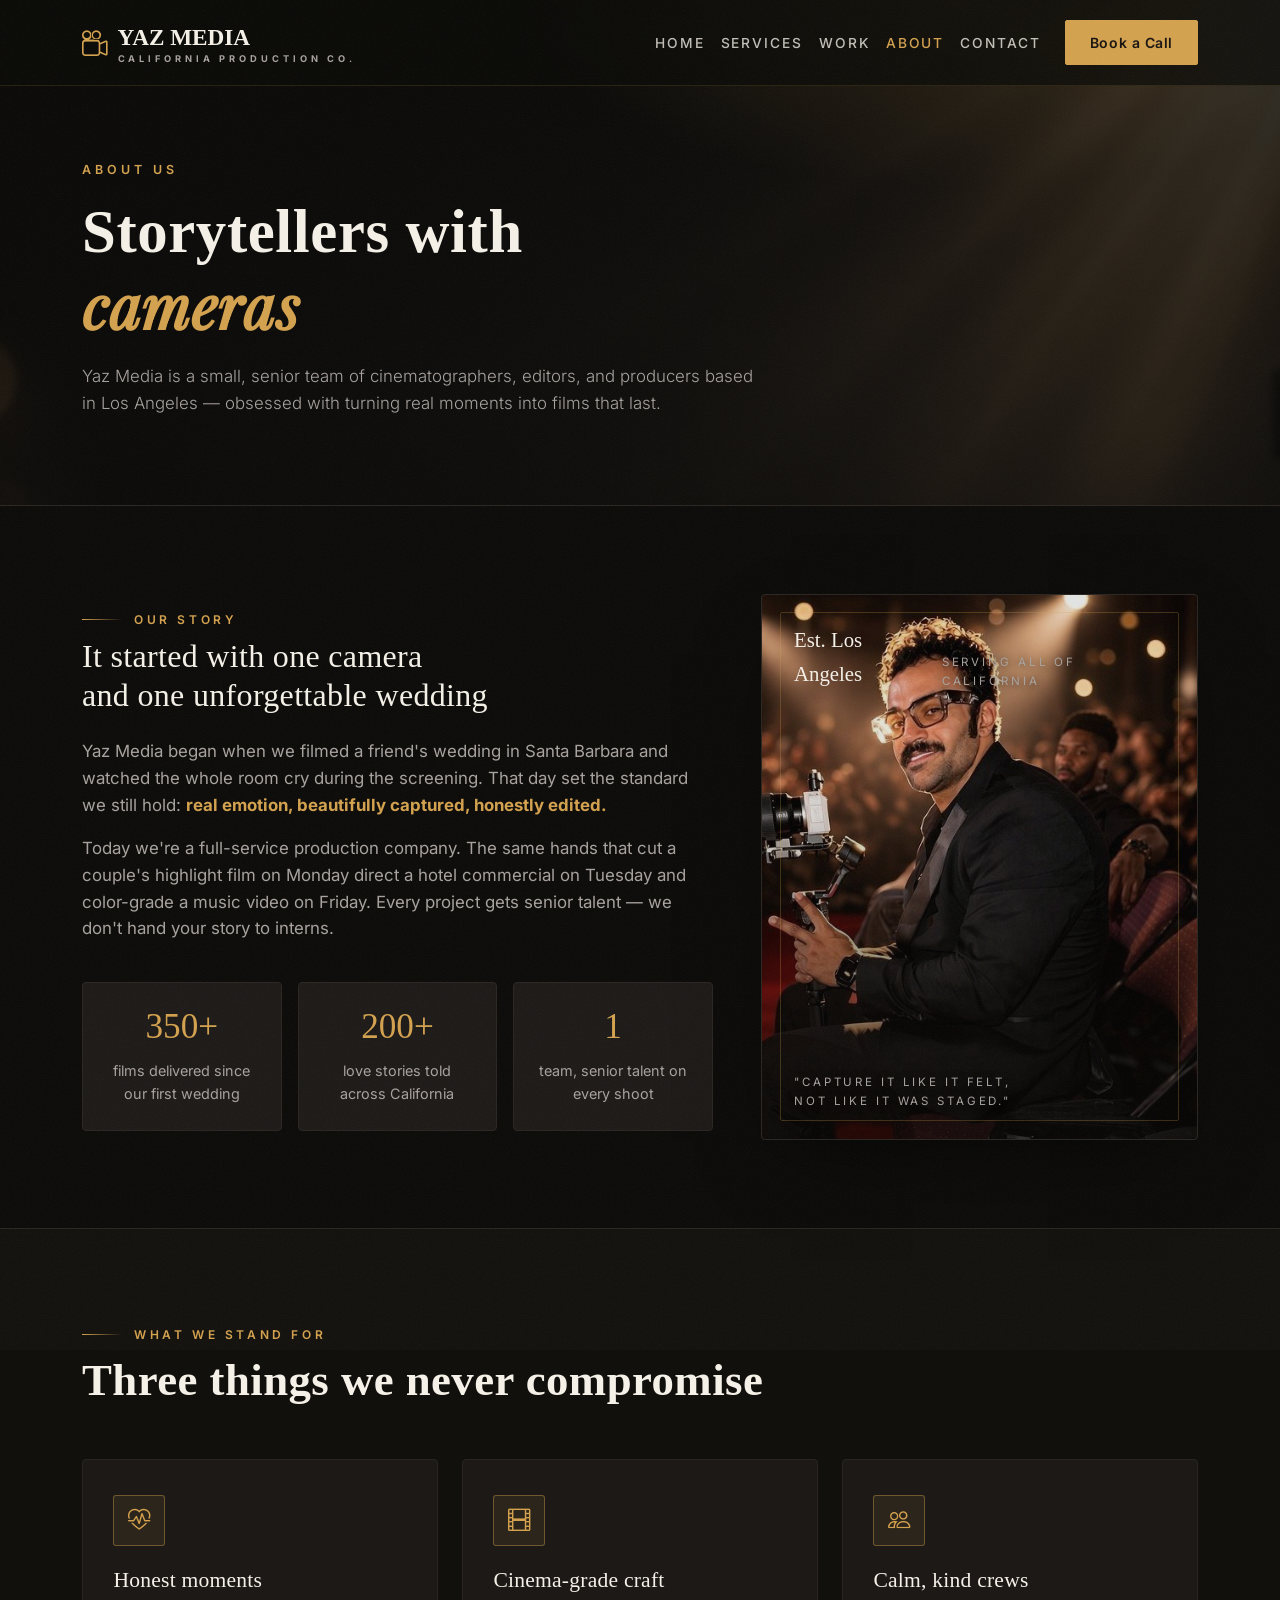
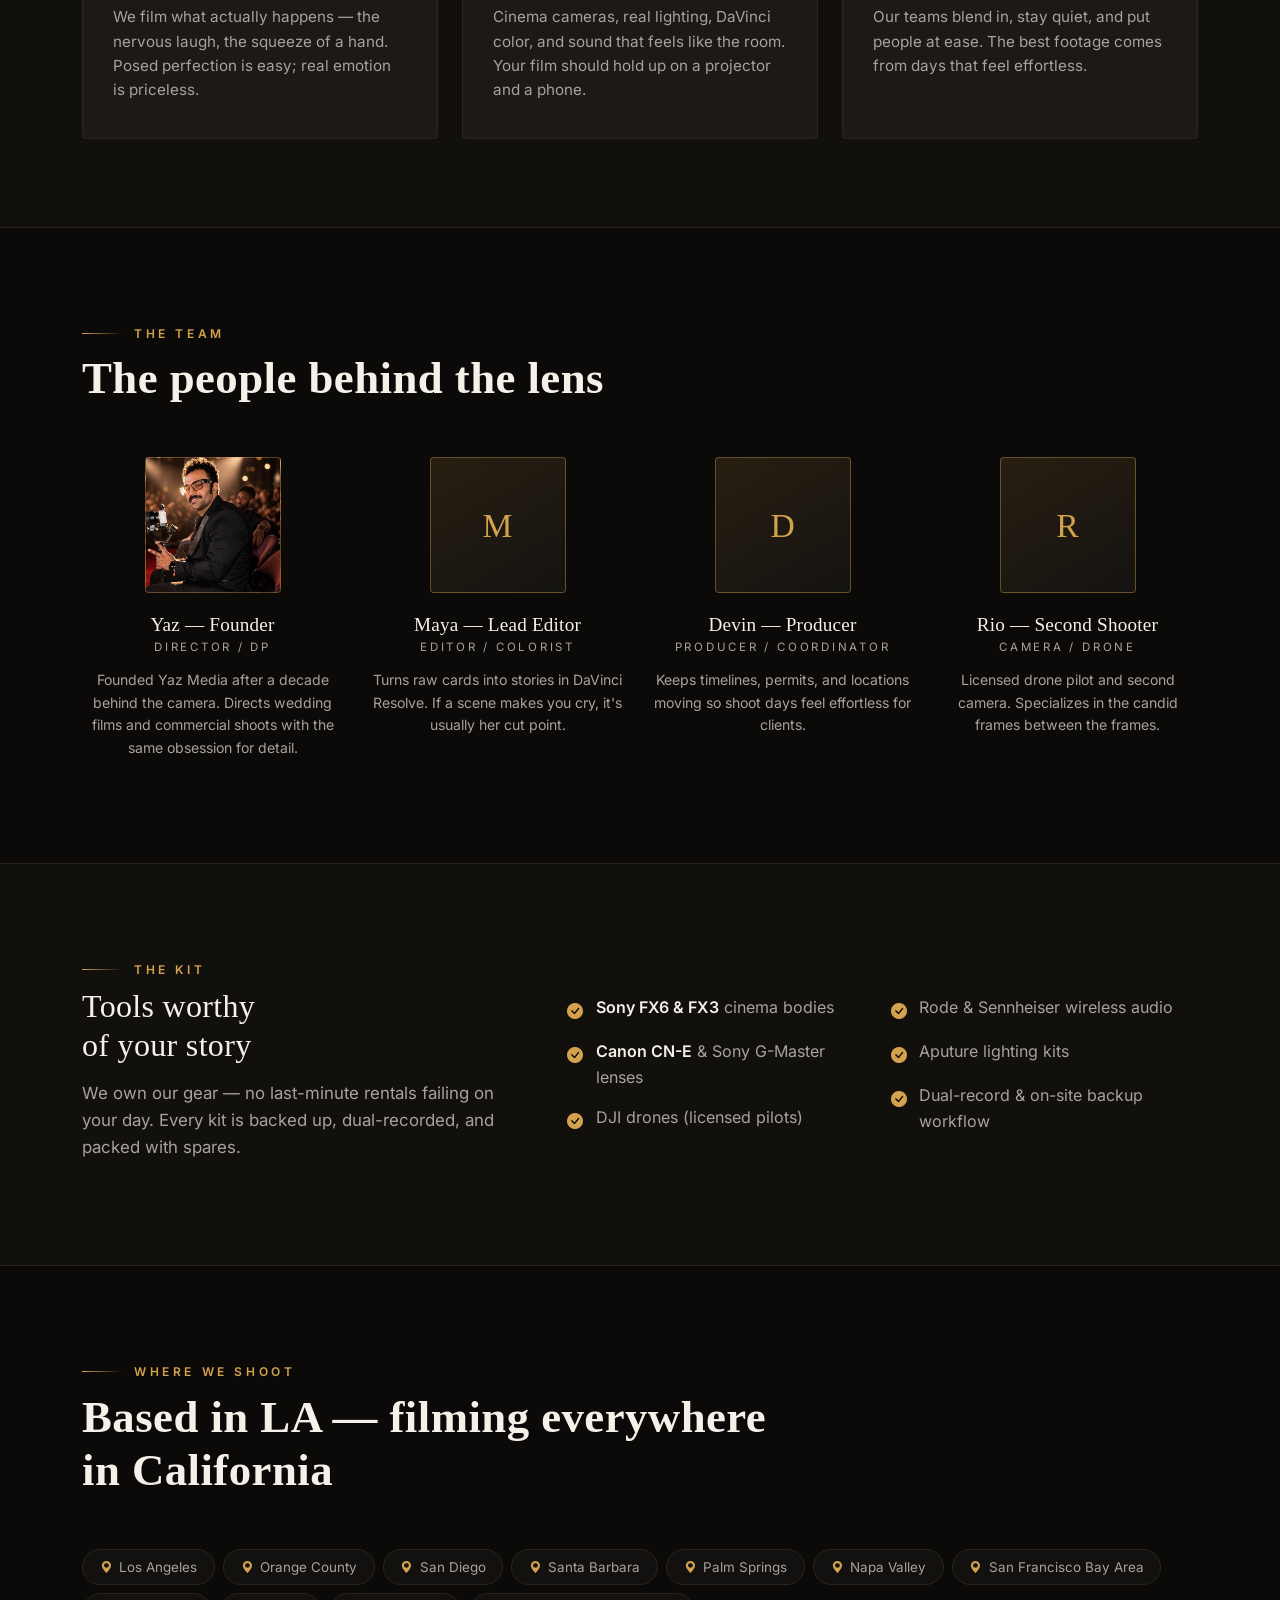
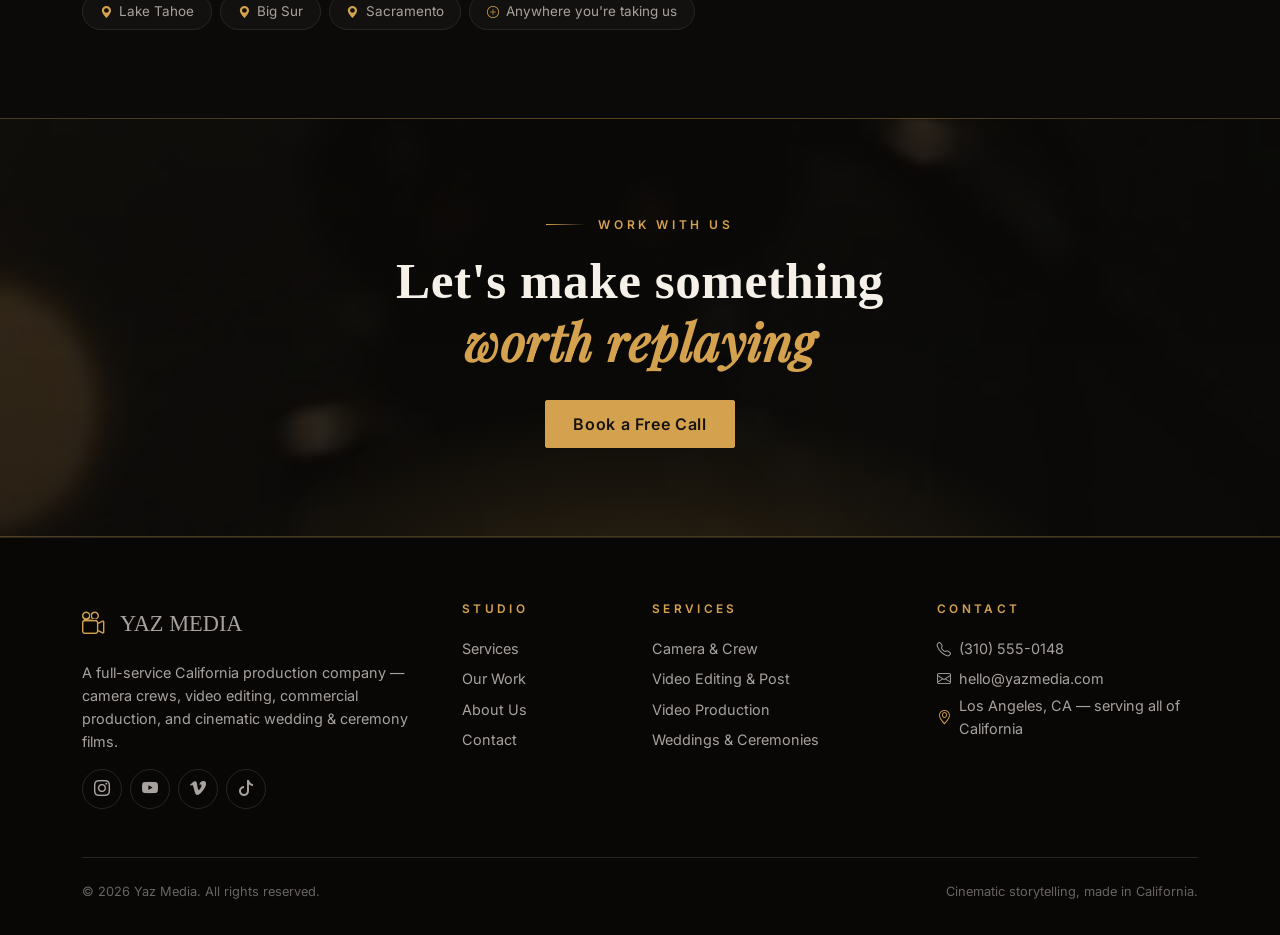
==== commit 87642d32: "photos: real brand imagery across the site — hero bg (main YAZ MEDIA poster), red-carpet/spotlight s" ====
--- a/about.html
+++ b/about.html
@@ -71,7 +71,7 @@
           </div>
         </div>
         <div class="col-lg-5 reveal reveal-d1">
-          <div class="reel-frame" style="aspect-ratio: 4/5;">
+          <div class="reel-frame photo-panel" style="aspect-ratio: 4/5;">
             <div class="reel-caption" style="top:1.8rem;bottom:auto;">
               <div class="t">Est. Los Angeles</div>
               <div class="s">Serving all of California</div>
@@ -128,7 +128,7 @@
       <div class="row g-4">
         <div class="col-sm-6 col-lg-3 reveal">
           <div class="team-card">
-            <div class="team-avatar" aria-hidden="true">Y</div>
+            <div class="team-avatar photo" style="background-image:url(assets/img/hero-man.jpg)" aria-hidden="true">Y</div>
             <h3>Yaz — Founder</h3>
             <div class="role">Director / DP</div>
             <p class="bio">Founded Yaz Media after a decade behind the camera. Directs wedding films and commercial shoots with the same obsession for detail.</p>
--- a/css/theme.css
+++ b/css/theme.css
@@ -164,29 +164,46 @@
   position: relative;
   min-height: 100svh;
   display: flex;
-  align-items: center;
+  align-items: flex-end;
   overflow: hidden;
-  background:
-    radial-gradient(ellipse 60% 45% at 68% 18%, rgba(212, 162, 78, 0.16), transparent 60%),
-    radial-gradient(ellipse 50% 40% at 15% 80%, rgba(161, 98, 7, 0.12), transparent 60%),
-    radial-gradient(ellipse 45% 35% at 85% 75%, rgba(90, 74, 45, 0.14), transparent 60%),
-    var(--ym-bg);
+  /* main brand photo as the hero background — scrim keeps the copy readable
+     and the baked-in "YAZ MEDIA" headline acts as the visual title on desktop */
+  background:
+    linear-gradient(180deg, rgba(11, 10, 8, 0.5) 0%, rgba(11, 10, 8, 0.08) 38%, rgba(11, 10, 8, 0.42) 72%, rgba(11, 10, 8, 0.94) 100%),
+    url("../assets/img/hero-main.jpg") center center / cover no-repeat var(--ym-bg);
 }
 .hero::before {
   content: "";
   position: absolute;
   inset: 0;
-  background: repeating-linear-gradient(0deg, transparent 0 3px, rgba(0, 0, 0, 0.12) 3px 4px);
+  background: repeating-linear-gradient(0deg, transparent 0 3px, rgba(0, 0, 0, 0.1) 3px 4px);
   pointer-events: none;
 }
-.hero-inner { position: relative; z-index: 2; padding-block: 7rem 5rem; }
-.hero h1 {
-  font-size: clamp(2.9rem, 7.2vw, 5.6rem);
-  line-height: 1.04;
+.hero-inner { position: relative; z-index: 2; padding-block: 0 6.5rem; width: 100%; }
+.hero-copy { max-width: 36rem; }
+.hero-title {
+  font-size: clamp(2.6rem, 6.4vw, 4.6rem);
+  line-height: 1.05;
   font-weight: 600;
-  margin-bottom: 1.4rem;
-}
-.hero h1 em { color: var(--ym-gold); font-style: italic; }
+  margin-bottom: 1.1rem;
+}
+.hero-title em { color: var(--ym-gold); font-style: italic; }
+/* On desktop the photo already carries the "YAZ MEDIA" headline — keep the HTML
+   h1 for SEO/screen readers but out of sight; below 992px the photo crop hides
+   the baked text, so the HTML headline becomes visible. */
+@media (min-width: 992px) {
+  .hero-title {
+    position: absolute !important;
+    width: 1px !important;
+    height: 1px !important;
+    padding: 0 !important;
+    margin: -1px !important;
+    overflow: hidden !important;
+    clip: rect(0, 0, 0, 0) !important;
+    white-space: nowrap !important;
+    border: 0 !important;
+  }
+}
 .hero .lead { max-width: 34rem; }
 .hero-scroll {
   position: absolute;
@@ -225,10 +242,17 @@
   padding: 10rem 0 4.5rem;
   background:
     radial-gradient(ellipse 55% 60% at 75% 0%, rgba(212, 162, 78, 0.14), transparent 62%),
-    var(--ym-bg);
+    linear-gradient(rgba(11, 10, 8, 0.88), rgba(11, 10, 8, 0.82)),
+    url("../assets/img/spotlight.jpg") center 30% / cover no-repeat var(--ym-bg);
   border-bottom: 1px solid var(--ym-border);
 }
 .page-hero h1 { font-size: clamp(2.4rem, 5vw, 3.8rem); font-weight: 600; }
+.page-hero-photo {
+  background:
+    radial-gradient(ellipse 55% 60% at 75% 0%, rgba(212, 162, 78, 0.16), transparent 62%),
+    linear-gradient(rgba(11, 10, 8, 0.8), rgba(11, 10, 8, 0.72)),
+    url("../assets/img/carpet-full.jpg") center 62% / cover no-repeat var(--ym-bg);
+}
 
 /* ---- sections ------------------------------------------------------------ */
 .section { padding: 5.5rem 0; }
@@ -312,7 +336,13 @@
   gap: 1rem;
 }
 .reel-caption .t { font-family: "Playfair Display", serif; font-size: 1.3rem; }
-.reel-caption .s { font-size: 0.72rem; letter-spacing: 0.25em; text-transform: uppercase; color: var(--ym-muted); }
+.reel-caption .s {
+  font-size: 0.72rem;
+  letter-spacing: 0.25em;
+  text-transform: uppercase;
+  color: var(--ym-muted);
+  text-shadow: 0 1px 8px rgba(5, 4, 3, 0.85);
+}
 
 /* ---- service cards --------------------------------------------------------- */
 .svc-card {
@@ -365,19 +395,31 @@
   background: linear-gradient(155deg, var(--g1, #2b2317) 0%, #0b0a08 90%);
   transition: transform 0.25s ease, border-color 0.25s ease;
 }
+/* real photo per card lives in an <img class="card-photo"> (document-relative src,
+   avoiding the custom-property url() base-URL pitfall) */
+.work-card .card-photo {
+  position: absolute;
+  inset: 0;
+  width: 100%;
+  height: 100%;
+  object-fit: cover;
+  z-index: 0;
+}
 .work-card:hover, .work-card:focus-visible { transform: translateY(-4px); border-color: rgba(212, 162, 78, 0.55); }
 .work-card::before {
   content: "";
   position: absolute;
   inset: 0;
-  background:
-    radial-gradient(ellipse 55% 40% at 70% 22%, rgba(212, 162, 78, 0.3), transparent 62%),
-    radial-gradient(ellipse 40% 45% at 22% 75%, rgba(0, 0, 0, 0.55), transparent 70%);
+  z-index: 1;
+  background:
+    radial-gradient(ellipse 55% 40% at 70% 22%, rgba(212, 162, 78, 0.18), transparent 62%),
+    linear-gradient(160deg, rgba(12, 9, 6, 0.1) 0%, rgba(6, 5, 4, 0.3) 55%, rgba(6, 5, 4, 0.78) 100%);
 }
 .work-card::after {
   content: "";
   position: absolute;
   inset: 0;
+  z-index: 1;
   background: repeating-linear-gradient(0deg, transparent 0 3px, rgba(0, 0, 0, 0.1) 3px 4px);
 }
 .work-card .meta {
@@ -461,7 +503,18 @@
   border-block: 1px solid var(--ym-border);
   background:
     radial-gradient(ellipse 60% 70% at 82% 30%, rgba(212, 162, 78, 0.16), transparent 60%),
-    linear-gradient(140deg, #16110b 0%, var(--ym-bg) 70%);
+    linear-gradient(100deg, rgba(11, 10, 8, 0.9) 0%, rgba(11, 10, 8, 0.74) 55%, rgba(11, 10, 8, 0.45) 100%),
+    url("../assets/img/carpet.jpg") left bottom / cover no-repeat var(--ym-bg);
+}
+.band-reel {
+  background:
+    linear-gradient(rgba(11, 10, 8, 0.9), rgba(11, 10, 8, 0.86)),
+    url("../assets/img/spotlight.jpg") center 35% / cover no-repeat var(--ym-bg);
+}
+.band-crowd {
+  background:
+    linear-gradient(rgba(11, 10, 8, 0.88), rgba(11, 10, 8, 0.84)),
+    url("../assets/img/crowd.jpg") center 40% / cover no-repeat var(--ym-bg);
 }
 .check-list { list-style: none; padding: 0; margin: 0; }
 .check-list li { display: flex; gap: 0.8rem; align-items: flex-start; padding-block: 0.45rem; color: var(--ym-muted); }
@@ -547,6 +600,12 @@
   border: 1px solid rgba(212, 162, 78, 0.4);
   background: linear-gradient(150deg, rgba(212, 162, 78, 0.14), rgba(28, 25, 23, 0.6));
 }
+.team-avatar.photo {
+  background-size: cover;
+  background-position: center 15%;
+  color: transparent;
+  text-shadow: none;
+}
 .team-card h3 { font-size: 1.2rem; margin-bottom: 0.15rem; }
 .team-card .role { font-size: 0.72rem; letter-spacing: 0.24em; text-transform: uppercase; color: var(--ym-muted); }
 .team-card .bio { color: var(--ym-muted); font-size: 0.88rem; margin-top: 0.8rem; }
@@ -572,7 +631,8 @@
   border-block: 1px solid rgba(212, 162, 78, 0.3);
   background:
     radial-gradient(ellipse 55% 80% at 50% 120%, rgba(212, 162, 78, 0.2), transparent 65%),
-    var(--ym-bg-2);
+    linear-gradient(rgba(11, 10, 8, 0.82), rgba(11, 10, 8, 0.88)),
+    url("../assets/img/tripod.jpg") right center / cover no-repeat var(--ym-bg);
   text-align: center;
   padding: 5.5rem 0;
 }
@@ -629,6 +689,12 @@
 .modal-content { background: var(--ym-bg-2); border: 1px solid var(--ym-border); border-radius: 6px; }
 .modal-header .btn-close { filter: invert(1) grayscale(1); }
 .reel-video { width: 100%; aspect-ratio: 16 / 9; background: #000; border-radius: 4px; display: block; }
+/* photo-filled variant of the framed panel (about page) */
+.photo-panel {
+  background:
+    linear-gradient(180deg, rgba(8, 6, 4, 0.1) 40%, rgba(8, 6, 4, 0.72) 100%),
+    url("../assets/img/hero-man.jpg") center top / cover no-repeat var(--ym-card);
+}
 .reel-fallback {
   width: 100%;
   aspect-ratio: 16 / 9;
@@ -668,7 +734,14 @@
     margin-top: 0.9rem;
   }
   .ym-navbar .nav-link { padding-block: 0.6rem; }
-  .hero-inner { padding-block: 8rem 6rem; }
+  .hero-inner { padding-block: 0 6rem; }
+  /* narrow crop of the brand photo keeps the man + camera in frame; the baked
+     headline falls outside the crop, so the HTML headline takes over */
+  .hero {
+    background:
+      linear-gradient(180deg, rgba(11, 10, 8, 0.72) 0%, rgba(11, 10, 8, 0.28) 45%, rgba(11, 10, 8, 0.9) 88%, rgba(11, 10, 8, 0.97) 100%),
+      url("../assets/img/hero-main.jpg") 86% center / cover no-repeat var(--ym-bg);
+  }
   .section { padding: 4rem 0; }
   .hero-stats .stat + .stat { border-left: 0; border-top: 1px solid var(--ym-border); }
   .hero-stats .stat { text-align: left; }
